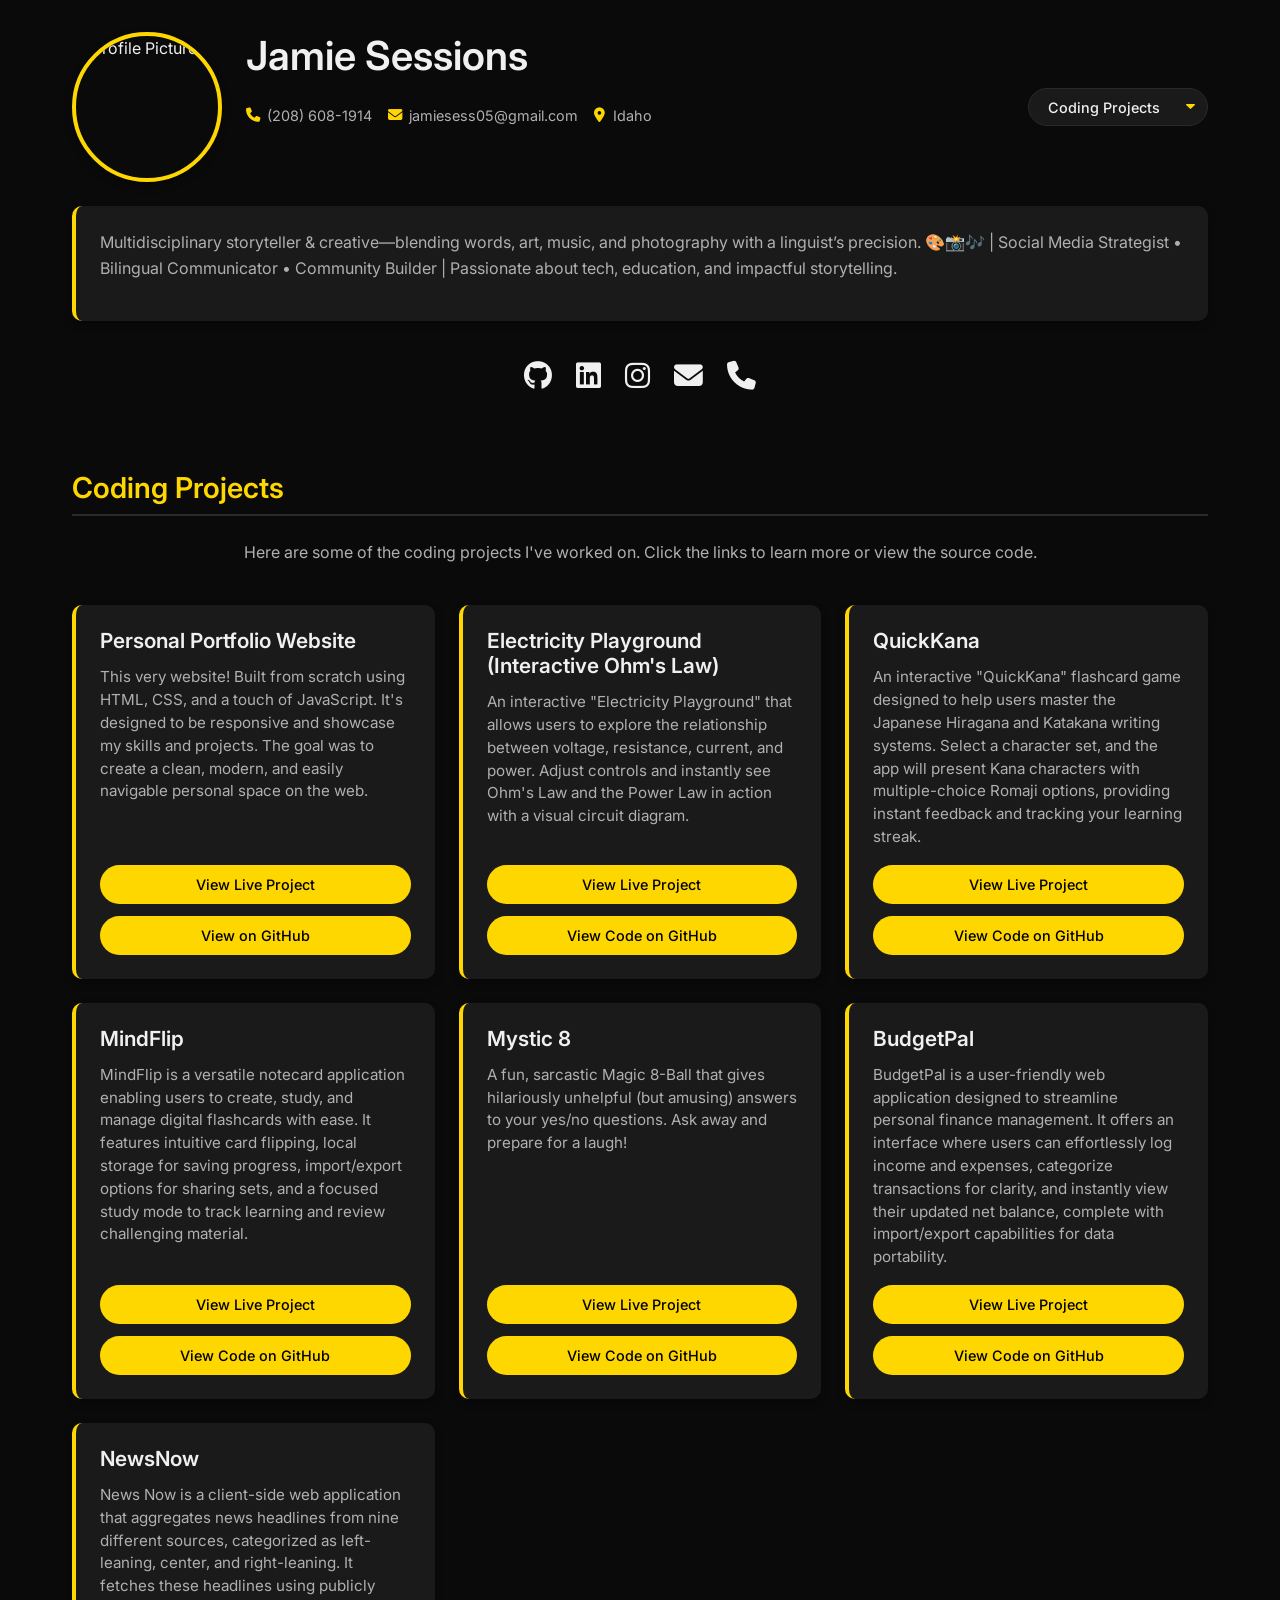
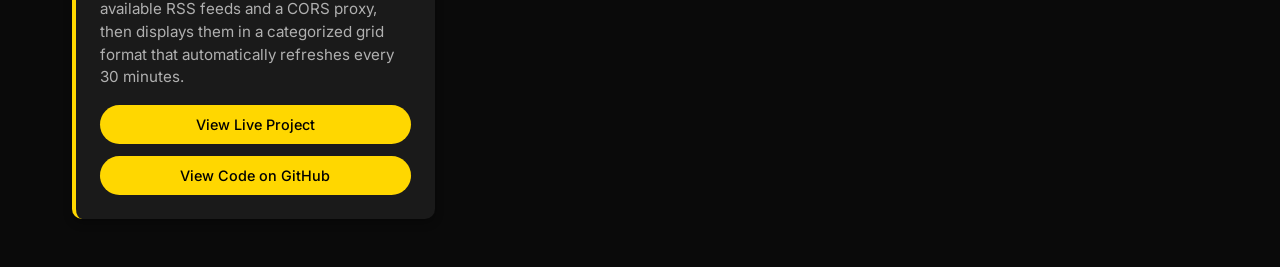
==== coding.html @ c8e6dce5 "Update coding.html" ====
<!DOCTYPE html>
<html lang="en">
<head>
    <meta charset="UTF-8">
    <meta name="viewport" content="width=device-width, initial-scale=1.0">
    <title>Jamie Sessions - Coding Projects</title>
    <link rel="stylesheet" href="styles.css">
    <link rel="stylesheet" href="https://cdnjs.cloudflare.com/ajax/libs/font-awesome/6.4.0/css/all.min.css">
    <link href="https://fonts.googleapis.com/css2?family=Inter:wght@300;400;500;600;700&display=swap" rel="stylesheet">
</head>
<body>
    <div class="container">
        <div class="intro">
            <header>
                <img src="https://avatars.githubusercontent.com/u/116468724?v=4" alt="Profile Picture" class="avatar">
                <div class="header-text">
                    <h1>Jamie Sessions</h1>
                    <div class="contact-info">
                        <div><i class="fas fa-phone"></i> (208) 608-1914</div>
                        <div><i class="fas fa-envelope"></i> <a href="mailto:jamiesess05@gmail.com">jamiesess05@gmail.com</a></div>
                        <div><i class="fas fa-map-marker-alt"></i> Idaho</div>
                    </div>
                </div>
                <div class="dropdown-nav-container header-dropdown">
                    <label for="section-switcher" class="sr-only">Navigate to:</label>
                    <select id="section-switcher" class="modern-dropdown">
                        <option value="index.html">Home</option>
                        <option value="resume.html">Resume</option>
                        <option value="photography.html">Photography</option>
                        <option value="coding.html" selected>Coding Projects</option>
                    </select>
                </div>
            </header>
            
            <section class="bio">
                <p>Multidisciplinary storyteller & creative—blending words, art, music, and photography with a linguist’s precision. 🎨📸🎶 | Social Media Strategist • Bilingual Communicator • Community Builder | Passionate about tech, education, and impactful storytelling.</p>
            </section>
            
            <div class="social-links">
                <a href="https://github.com/aerojamie" class="social-link" target="_blank"><i class="fab fa-github"></i></a>
                <a href="https://www.linkedin.com/in/jamie-sessions-15b646281" class="social-link" target="_blank"><i class="fab fa-linkedin"></i></a>
                <a href="https://instagram.com/cijamie" class="social-link" target="_blank"><i class="fab fa-instagram"></i></a>
                <a href="mailto:jamiesess05@gmail.com" class="social-link" target="_blank"><i class="fas fa-envelope"></i></a>
                <a href="tel:2086081914" class="social-link"><i class="fas fa-phone"></i></a>
            </div>
        </div>

        <div class="page-content" id="coding-main-content">
            <h2 class="section-title">Coding Projects</h2>
            <p class="text-center mb-3">Here are some of the coding projects I've worked on. Click the links to learn more or view the source code.</p>
            
            <div class="projects-grid">
                <div class="project-item">
                    <h3>Personal Portfolio Website</h3>
                    <p class="project-description">
                        This very website! Built from scratch using HTML, CSS, and a touch of JavaScript. It's designed to be responsive and showcase my skills and projects. The goal was to create a clean, modern, and easily navigable personal space on the web.
                    </p>
                    <div class="project-links">
                        <a href="https://aerojamie.github.io" class="project-link" target="_blank">View Live Project</a>
                        <a href="https://github.com/aerojamie/aerojamie.github.io" class="project-link" target="_blank">View on GitHub</a>
                        </div>
                </div>

                <div class="project-item">
                    <h3>Electricity Playground (Interactive Ohm's Law)</h3>
                    <p class="project-description">
                        An interactive "Electricity Playground" that allows users to explore the relationship between voltage, resistance, current, and power. Adjust controls and instantly see Ohm's Law and the Power Law in action with a visual circuit diagram.
                    </p>
                    <div class="project-links">
                        <a href="https://aerojamie.github.io/Coding%20Projects/InteractiveOhmLaw.html" class="project-link" target="_blank">View Live Project</a>
                        <a href="https://github.com/aerojamie/aerojamie.github.io/blob/main/Coding%20Projects/InteractiveOhmLaw.html" class="project-link" target="_blank">View Code on GitHub</a>
                    </div>
                </div>

                <div class="project-item">
                    <h3>QuickKana</h3>
                    <p class="project-description">
                        An interactive "QuickKana" flashcard game designed to help users master the Japanese Hiragana and Katakana writing systems. Select a character set, and the app will present Kana characters with multiple-choice Romaji options, providing instant feedback and tracking your learning streak.
                    </p>
                    <div class="project-links">
                        <a href="https://aerojamie.github.io/Coding%20Projects/QuickKana.html" class="project-link" target="_blank">View Live Project</a>
                        <a href="https://github.com/aerojamie/aerojamie.github.io/blob/main/Coding%20Projects/QuickKana.html" class="project-link" target="_blank">View Code on GitHub</a>
                    </div>
                </div>

                <div class="project-item">
                    <h3>MindFlip</h3>
                    <p class="project-description">
                        MindFlip is a versatile notecard application enabling users to create, study, and manage digital flashcards with ease. It features intuitive card flipping, local storage for saving progress, import/export options for sharing sets, and a focused study mode to track learning and review challenging material.
                    </p>
                    <div class="project-links">
                        <a href="https://aerojamie.github.io/Coding%20Projects/MindFlip.html" class="project-link" target="_blank">View Live Project</a>
                        <a href="https://github.com/aerojamie/aerojamie.github.io/blob/main/Coding%20Projects/MindFlip.html" class="project-link" target="_blank">View Code on GitHub</a>
                    </div>
                </div>

                <div class="project-item">
                    <h3>Mystic 8</h3>
                    <p class="project-description">
                        A fun, sarcastic Magic 8-Ball that gives hilariously unhelpful (but amusing) answers to your yes/no questions. Ask away and prepare for a laugh!
                    </p>
                    <div class="project-links">
                        <a href="https://aerojamie.github.io/Coding%20Projects/Mystic8.html" class="project-link" target="_blank">View Live Project</a>
                        <a href="https://github.com/aerojamie/aerojamie.github.io/blob/main/Coding%20Projects/Mystic8.html" class="project-link" target="_blank">View Code on GitHub</a>
                    </div>
                </div>

                <div class="project-item">
                    <h3>BudgetPal</h3>
                    <p class="project-description">
                        BudgetPal is a user-friendly web application designed to streamline personal finance management. It offers an interface where users can effortlessly log income and expenses, categorize transactions for clarity, and instantly view their updated net balance, complete with import/export capabilities for data portability.
                    </p>
                    <div class="project-links">
                        <a href="https://aerojamie.github.io/Coding%20Projects/BudgetPal.html" class="project-link" target="_blank">View Live Project</a>
                        <a href="https://github.com/aerojamie/aerojamie.github.io/blob/main/Coding%20Projects/BudgetPal.html" class="project-link" target="_blank">View Code on GitHub</a>
                    </div>
                </div>

                <div class="project-item">
                    <h3>NewsNow</h3>
                    <p class="project-description">
                        News Now is a client-side web application that aggregates news headlines from nine different sources, categorized as left-leaning, center, and right-leaning. It fetches these headlines using publicly available RSS feeds and a CORS proxy, then displays them in a categorized grid format that automatically refreshes every 30 minutes.
                    </p>
                    <div class="project-links">
                        <a href="https://aerojamie.github.io/Coding%20Projects/NewsNow.html" class="project-link" target="_blank">View Live Project</a>
                        <a href="https://github.com/aerojamie/aerojamie.github.io/blob/main/Coding%20Projects/NewsNow.html" class="project-link" target="_blank">View Code on GitHub</a>
                    </div>
                </div>
                
            </div>
        </div>
    </div> 
    <script src="script.js"></script>
</body>
</html>
---- styles.css ----
/* ===== GOOGLE FONTS ===== */
@import url('https://fonts.googleapis.com/css2?family=Inter:wght@300;400;500;600;700&display=swap');

/* ===== VARIABLES ===== */
:root {
    /* Color Palette */
    --primary: #0A0A0A;         /* Main background - Sleek very dark gray */
    --secondary: #1A1A1A;       /* Cards, sections - Dark gray */
    --accent: #FFD700;          /* Primary accent - Nice Gold/Yellow */
    --accent-rgb: 255, 215, 0;  /* Accent color in RGB for rgba() usage */
    --accent-hover: #E6C200;    /* Accent hover state - Darker Gold/Yellow */
    --text: #F0F0F0;            /* Primary text - Light gray/Soft white */
    --text-light: #B0B0B0;      /* Secondary text - Medium light gray */
    --text-on-accent: #000000;  /* Text color for on-accent backgrounds - Black for contrast */
    --border: #2A2A2A;          /* Borders, dividers - Subtle dark gray */
    
    /* Shadows */
    --card-shadow: 0 4px 8px rgba(0, 0, 0, 0.3);      /* Subtle shadow for depth */
    --button-shadow: 0 3px 6px rgba(0, 0, 0, 0.25);   /* Shadow for buttons */
    --button-hover-shadow: 0 5px 10px rgba(0, 0, 0, 0.35); /* Shadow for hovered buttons */
    
    /* Spacing */
    --section-spacing: 3rem;
    --element-spacing: 1.5rem;
}

/* ===== BASE STYLES ===== */
* {
    box-sizing: border-box;
    margin: 0;
    padding: 0;
}

html {
    scroll-behavior: smooth;
}

body {
    font-family: 'Inter', sans-serif;
    font-weight: 400;
    font-size: 1rem;
    line-height: 1.6;
    color: var(--text);
    background-color: var(--primary);
    -webkit-font-smoothing: antialiased;
    -moz-osx-font-smoothing: grayscale;
}

/* ===== TYPOGRAPHY ===== */
h1, h2, h3, h4, h5, h6 {
    font-family: 'Inter', sans-serif;
    font-weight: 600;
    line-height: 1.2;
    margin-bottom: 1rem;
    color: var(--text);
}

h1 {
    font-size: 2.5rem;
    margin-bottom: 1.5rem;
}

h2 { /* Default h2 styling */
    font-size: 1.8rem;
    margin-top: var(--section-spacing); 
}

h3 {
    font-size: 1.4rem;
}

p {
    margin-bottom: 1rem;
    color: var(--text-light);
}

a {
    color: var(--accent);
    text-decoration: none;
    transition: color 0.3s ease;
}

a:hover {
    color: var(--accent-hover);
}

/* ===== LAYOUT ===== */
.container {
    width: 100%;
    max-width: 1200px;
    margin: 0 auto;
    padding: 2rem;
}

/* ===== SHARED COMPONENTS (Header, Intro, Bio, Social) ===== */
.intro {
    /* Container for header, bio, social links if needed */
    margin-bottom: var(--section-spacing); /* Add space after the whole intro block */
}

header { /* Used within .intro - MODIFIED FOR DROPDOWN PLACEMENT */
    display: flex;
    align-items: flex-start; /* Align items to the top */
    gap: 1.5rem; /* Adjusted gap */
    margin-bottom: var(--element-spacing);
    flex-wrap: wrap; 
}

.avatar {
    width: 150px;
    height: 150px;
    border-radius: 50%;
    object-fit: cover;
    border: 4px solid var(--accent);
    box-shadow: var(--card-shadow);
    transition: transform 0.3s ease;
    flex-shrink: 0; /* Prevent avatar from shrinking if space is tight */
}

.avatar:hover {
    transform: scale(1.05);
}

.header-text { /* MODIFIED */
    flex-grow: 1; /* Allows text to take available space, pushing dropdown right */
    min-width: 250px;
}

.contact-info {
    display: flex;
    flex-wrap: wrap;
    gap: 1rem; /* Spacing between contact items */
    row-gap: 0.5rem; /* Spacing for wrapped items */
    color: var(--text-light);
    margin: 0.5rem 0;
    font-size: 0.9rem; /* Slightly smaller contact info */
}
.contact-info div {
    display: flex;
    align-items: center;
}
.contact-info i {
    margin-right: 0.5em;
    color: var(--accent); /* Make icons yellow */
}
.contact-info a {
    color: var(--text-light);
    transition: color 0.3s ease;
}
.contact-info a:hover {
    color: var(--accent);
}

.bio { /* Used within .intro */
    background-color: var(--secondary);
    padding: 1.5rem;
    border-radius: 10px;
    margin-top: var(--element-spacing); /* Ensure space if header wraps*/
    margin-bottom: var(--element-spacing);
    border-left: 4px solid var(--accent);
    box-shadow: var(--card-shadow);
}

.social-links { /* Used within .intro */
    display: flex;
    gap: 1.5rem;
    margin: 2rem 0 0 0; /* Margin top, remove bottom if .intro has margin-bottom */
    flex-wrap: wrap;
    justify-content: center;
}

.social-link {
    color: var(--text);
    font-size: 1.8rem;
    transition: all 0.3s ease;
}

.social-link:hover {
    color: var(--accent);
    transform: scale(1.2);
}

/* ===== DROPDOWN NAVIGATION (Positioned in Header) ===== */
.dropdown-nav-container.header-dropdown {
    margin: 0; /* Reset margin */
    padding: 0; /* Reset padding */
    border-bottom: none; /* Remove separator line */
    margin-left: auto; /* Pushes the dropdown to the right of other flex items */
    align-self: center; /* Vertically align dropdown with header text content */
    flex-shrink: 0; /* Prevent dropdown from shrinking */
}

.modern-dropdown {
    background-color: var(--secondary);
    color: var(--text);
    border: 1px solid var(--border);
    padding: 0.6rem 1.2rem;
    border-radius: 20px; 
    font-family: 'Inter', sans-serif;
    font-weight: 500;
    font-size: 0.9rem; /* Slightly smaller for header context */
    cursor: pointer;
    -webkit-appearance: none;
    -moz-appearance: none;
    appearance: none;
    background-image: url('data:image/svg+xml;charset=US-ASCII,%3Csvg%20xmlns%3D%22http%3A%2F%2Fwww.w3.org%2F2000%2Fsvg%22%20width%3D%22292.4%22%20height%3D%22292.4%22%3E%3Cpath%20fill%3D%22%23FFD700%22%20d%3D%22M287%2069.4a17.6%2017.6%0A%200%200%200-13-5.4H18.4c-5%200-9.3%201.8-12.9%205.4A17.6%2017.6%200%200%200%200%2082.2c0%205%201.8%209.3%205.4%2012.9l128%20127.9c3.6%203.6%207.8%205.4%2012.8%205.4s9.2-1.8%2012.8-5.4L287%2095c3.5-3.5%205.4-7.8%205.4-12.8%200-5-1.9-9.2-5.5-12.8z%22%2F%3E%3C%2Fsvg%3E');
    background-repeat: no-repeat;
    background-position: right 0.75rem center;
    background-size: 0.65em;
    padding-right: 2.5rem; /* Make space for the arrow */
    width: 180px; /* Adjust width as needed, or use min-width: auto */
    transition: border-color 0.3s ease, box-shadow 0.3s ease;
}

.modern-dropdown:hover {
    border-color: var(--accent);
    box-shadow: 0 0 8px rgba(var(--accent-rgb), 0.3); /* Subtle yellow glow */
}

.modern-dropdown:focus {
    outline: none;
    border-color: var(--accent);
    box-shadow: 0 0 8px rgba(var(--accent-rgb), 0.5); /* Stronger yellow glow */
}

/* For accessibility: a visually hidden label */
.sr-only {
    position: absolute;
    width: 1px;
    height: 1px;
    padding: 0;
    margin: -1px;
    overflow: hidden;
    clip: rect(0, 0, 0, 0);
    white-space: nowrap;
    border: 0;
}

/* ===== PAGE-SPECIFIC CONTENT WRAPPER ===== */
.page-content {
    padding-top: 1.5rem; /* Space below the intro/header block */
}

/* Section Titles */
.section-title {
    color: var(--accent);
    border-bottom: 2px solid var(--border);
    padding-bottom: 0.5rem;
    margin-bottom: 1.5rem; 
}
.page-content > .section-title:first-child,
.page-content > section:first-of-type > .section-title:first-child, /* if content is in <section> tags */
.page-content > div:first-of-type > .section-title:first-child { /* if content is in <div> tags like two-column */
    margin-top: 0; 
}


/* ===== RESUME COMPONENTS (Skills, Experience, Education, etc.) ===== */
.skills {
    display: flex;
    flex-wrap: wrap;
    gap: 0.8rem;
    margin: 1.5rem 0;
}

.skill {
    background-color: var(--secondary);
    padding: 0.6rem 1.2rem;
    border-radius: 20px;
    font-size: 0.9rem;
    box-shadow: var(--card-shadow);
    transition: all 0.3s ease;
    color: var(--text-light);
}

.skill:hover {
    background-color: var(--accent);
    color: var(--text-on-accent);
    transform: translateY(-2px);
}

.experience-item,
.education-item,
.certificate-item {
    background-color: var(--secondary);
    padding: 1.5rem;
    border-radius: 10px;
    margin-bottom: var(--element-spacing);
    box-shadow: var(--card-shadow);
    transition: transform 0.3s ease, box-shadow 0.3s ease;
}

.experience-item:hover,
.education-item:hover,
.certificate-item:hover {
    transform: translateY(-5px);
    box-shadow: 0 6px 12px rgba(0,0,0,0.35), 0 0 15px rgba(var(--accent-rgb), 0.05);
}

.item-header {
    display: flex;
    justify-content: space-between;
    margin-bottom: 0.5rem;
    flex-wrap: wrap;
    gap: 0.5rem;
}

.item-title {
    font-weight: 600;
    color: var(--text);
}

.item-date {
    color: var(--text-light);
    font-size: 0.9rem;
}

.item-subtitle {
    color: var(--text-light);
    margin-bottom: 0.5rem;
}

.item-description {
    color: var(--text-light);
}
.item-description ul {
    list-style-position: outside;
    padding-left: 1.2rem;
}
.item-description ul li {
    margin-bottom: 0.5rem;
}

.two-column {
    display: grid;
    grid-template-columns: 1fr 1fr;
    gap: 2rem;
    margin-top: var(--section-spacing);
    margin-bottom: var(--section-spacing);
}
.two-column > div > .section-title:first-child {
    margin-top: 0;
}


/* ===== PHOTOGRAPHY SECTION STYLING ===== */
.photography-gallery {
    display: grid;
    grid-template-columns: repeat(auto-fill, minmax(280px, 1fr));
    gap: 1.5rem;
    padding: 1rem 0;
}

.photo-item {
    background-color: var(--secondary);
    border-radius: 8px;
    overflow: hidden;
    box-shadow: var(--card-shadow);
    transition: transform 0.3s ease, box-shadow 0.3s ease;
}

.photo-item:hover {
    transform: translateY(-5px) scale(1.03);
    box-shadow: 0 8px 16px rgba(0,0,0,0.3), 0 0 15px rgba(var(--accent-rgb),0.1);
}

.photo-item img {
    display: block;
    width: 100%;
    height: 400px;
    object-fit: cover;
    border-bottom: 3px solid var(--accent);
}

/* ===== CODING PROJECTS SECTION STYLING ===== */
.projects-grid {
    display: grid;
    grid-template-columns: repeat(auto-fill, minmax(300px, 1fr));
    gap: 1.5rem;
    padding: 1rem 0;
}

.project-item {
    background-color: var(--secondary);
    padding: 1.5rem;
    border-radius: 10px;
    box-shadow: var(--card-shadow);
    display: flex;
    flex-direction: column;
    transition: transform 0.3s ease, box-shadow 0.3s ease;
    border-left: 4px solid var(--accent);
}

.project-item:hover {
    transform: translateY(-5px);
    box-shadow: 0 8px 16px rgba(0,0,0,0.3), 0 0 15px rgba(var(--accent-rgb),0.1);
}

.project-thumbnail {
    width: 100%;
    height: 180px;
    object-fit: cover;
    border-radius: 6px;
    margin-bottom: 1rem;
}

.project-item h3 {
    color: var(--text);
    margin-top: 0;
    margin-bottom: 0.75rem;
    font-size: 1.3rem;
}

.project-description {
    color: var(--text-light);
    font-size: 0.95rem;
    line-height: 1.5;
    flex-grow: 1;
    margin-bottom: 1rem;
}

.project-links {
    margin-top: auto;
    display: flex;
    flex-direction: column;
    gap: 0.75rem;
    flex-wrap: wrap;
}

.project-link {
    display: inline-block;
    background-color: var(--accent);
    color: var(--text-on-accent);
    padding: 0.5rem 1rem;
    border-radius: 20px;
    font-size: 0.9rem;
    font-weight: 500;
    text-align: center;
    transition: background-color 0.3s ease, transform 0.2s ease;
}

.project-link:hover {
    background-color: var(--accent-hover);
    color: var(--text-on-accent);
    transform: scale(1.05);
}

/* Optional: General Button Style */
.modern-button {
    background-color: var(--accent);
    color: var(--text-on-accent);
    border: none;
    padding: 0.8rem 1.8rem;
    border-radius: 30px;
    font-family: 'Inter', sans-serif;
    font-weight: 500;
    font-size: 1rem;
    cursor: pointer;
    transition: all 0.3s ease;
    display: inline-block;
    margin: 1rem 0;
    box-shadow: var(--button-shadow);
}

.modern-button:hover {
    background-color: var(--accent-hover);
    transform: translateY(-2px);
    box-shadow: var(--button-hover-shadow), 0 0 10px rgba(var(--accent-rgb), 0.2);
}


/* ===== RESPONSIVE DESIGN ===== */
@media (max-width: 768px) {
    .container {
        padding: 1.5rem;
    }
    
    header { /* Within .intro */
        flex-direction: column; /* Stack avatar, text, and dropdown */
        align-items: center; /* Center items when stacked */
    }
    
    .header-text {
        text-align: center; /* Center h1 and contact info */
    }
    .contact-info {
        justify-content: center; /* Center contact items */
    }

    .dropdown-nav-container.header-dropdown {
        margin-left: 0; /* Reset margin for stacking */
        margin-top: 1.5rem; /* Space above dropdown when stacked */
        width: 100%; /* Allow container to be full width */
        display: flex;
        justify-content: center; /* Center the select element within this container */
    }
    .modern-dropdown {
        width: 90%; /* Or a specific max-width */
        max-width: 320px; /* Max width for dropdown on smaller screens */
    }

    .two-column {
        grid-template-columns: 1fr;
    }
    
    .item-header {
        flex-direction: column;
        align-items: flex-start;
    }
    .item-header .item-date {
         align-self: flex-start;
         margin-top: 0.3rem;
    }
}

@media (max-width: 480px) {
    h1 {
        font-size: 2rem; /* Slightly smaller h1 on very small screens */
    }
    .modern-dropdown { /* Further refinement if needed */
        font-size: 0.85rem;
        padding: 0.5rem 1rem;
        padding-right: 2.2rem; /* Adjust for arrow */
        width: 100%;
        max-width: 280px;
    }

    .projects-grid, .photography-gallery {
        grid-template-columns: 1fr;
    }

    .social-links {
        gap: 1rem; /* Slightly reduce gap for social links */
    }
    .social-link {
        font-size: 1.6rem; /* Slightly smaller social icons */
    }
}

/* ===== UTILITIES ===== */
.text-center {
    text-align: center;
}

.mt-1 { margin-top: 0.5rem; }
.mt-2 { margin-top: 1rem; }
.mt-3 { margin-top: 1.5rem; }
.mt-4 { margin-top: 2rem; }

.mb-1 { margin-bottom: 0.5rem; }
.mb-2 { margin-bottom: 1rem; }
.mb-3 { margin-bottom: 1.5rem; }
.mb-4 { margin-bottom: 2rem; }
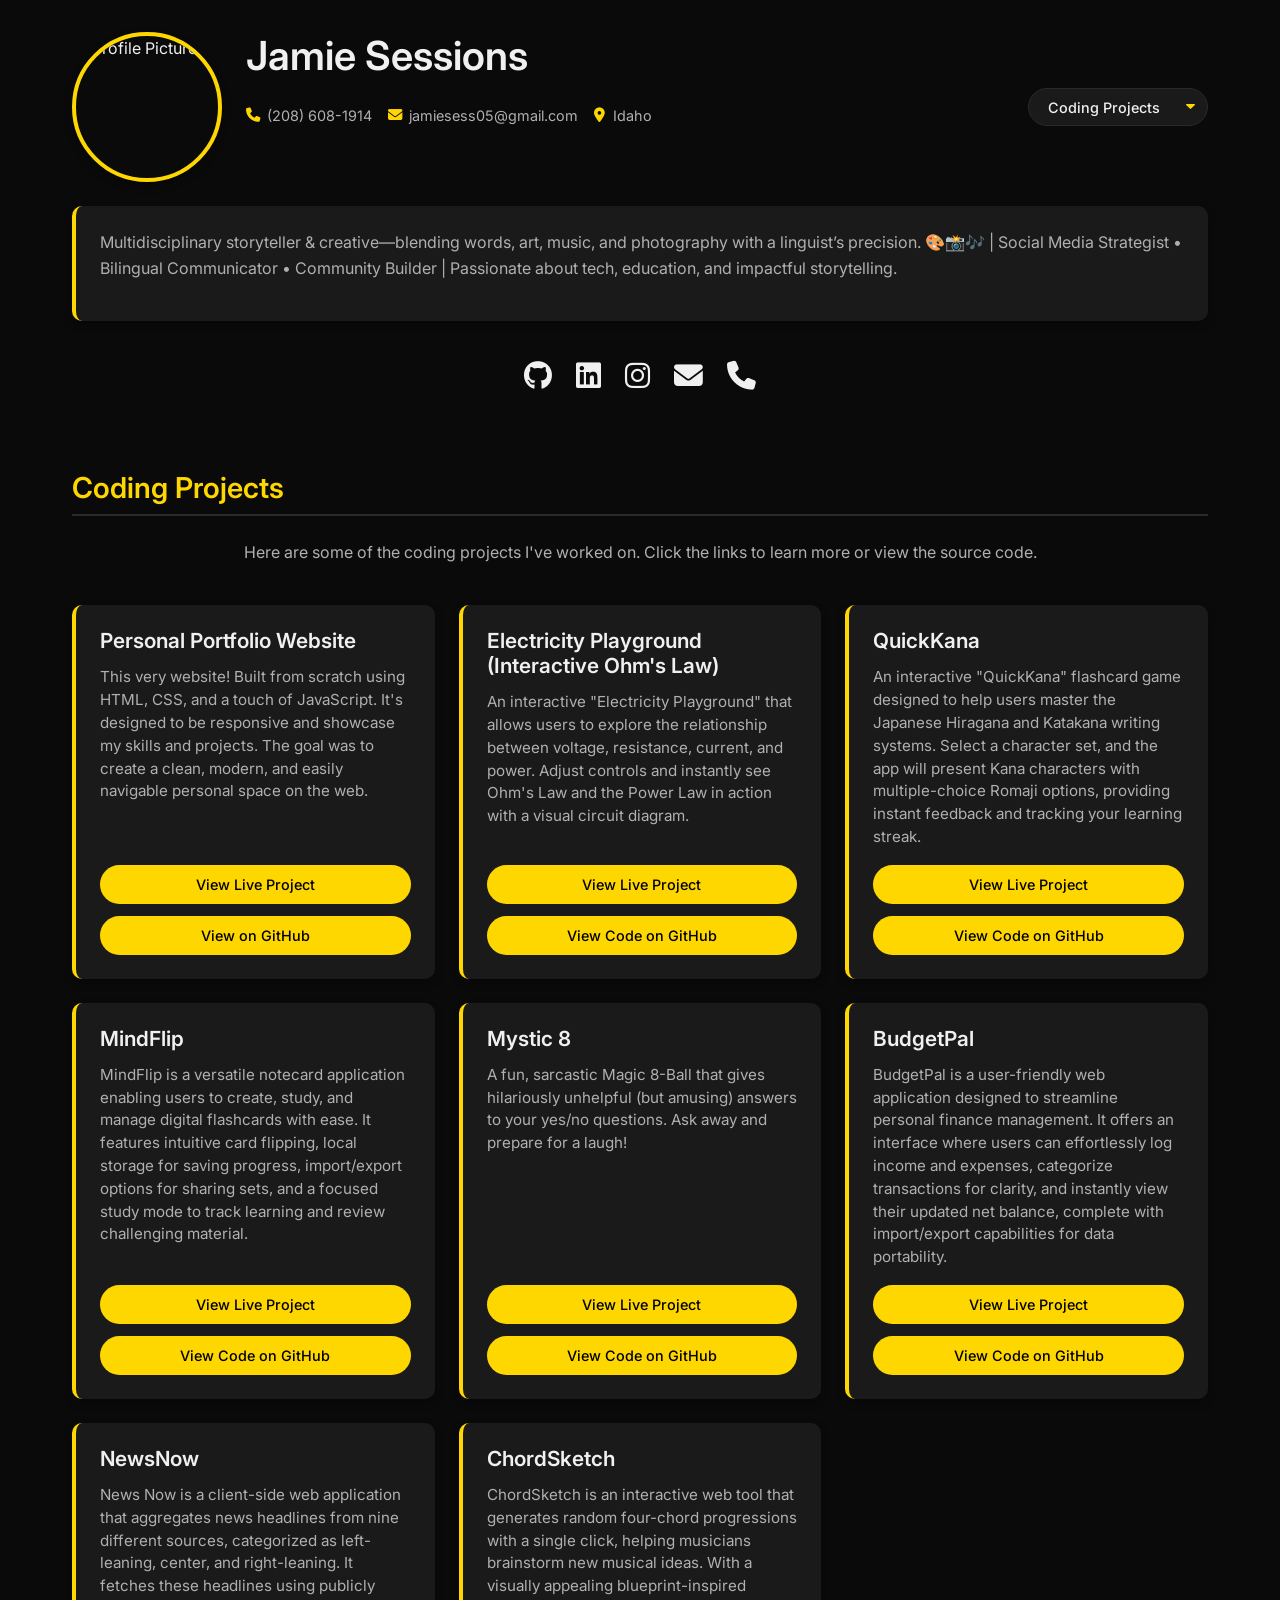
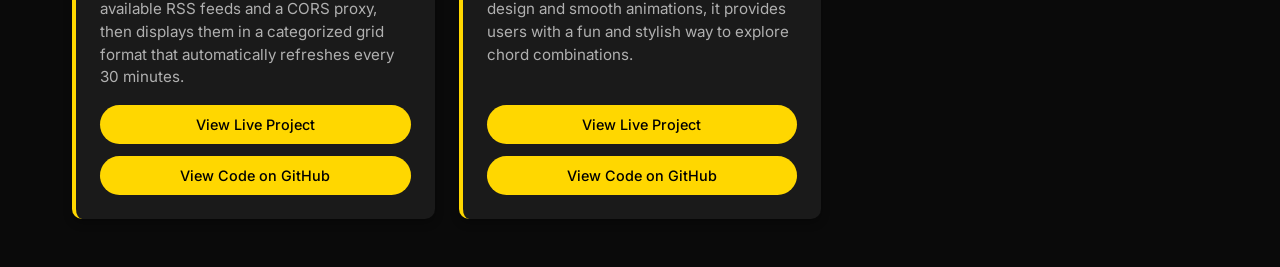
==== commit dc243e6d: "Update coding.html" ====
--- a/coding.html
+++ b/coding.html
@@ -126,6 +126,17 @@
                         <a href="https://github.com/aerojamie/aerojamie.github.io/blob/main/Coding%20Projects/NewsNow.html" class="project-link" target="_blank">View Code on GitHub</a>
                     </div>
                 </div>
+
+                <div class="project-item">
+                    <h3>ChordSketch</h3>
+                    <p class="project-description">
+                        ChordSketch is an interactive web tool that generates random four-chord progressions with a single click, helping musicians brainstorm new musical ideas. With a visually appealing blueprint-inspired design and smooth animations, it provides users with a fun and stylish way to explore chord combinations.
+                    </p>
+                    <div class="project-links">
+                        <a href="https://aerojamie.github.io/Coding%20Projects/ChordSketch.html" class="project-link" target="_blank">View Live Project</a>
+                        <a href="https://github.com/aerojamie/aerojamie.github.io/blob/main/Coding%20Projects/ChordSketch.html" class="project-link" target="_blank">View Code on GitHub</a>
+                    </div>
+                </div>
                 
             </div>
         </div>
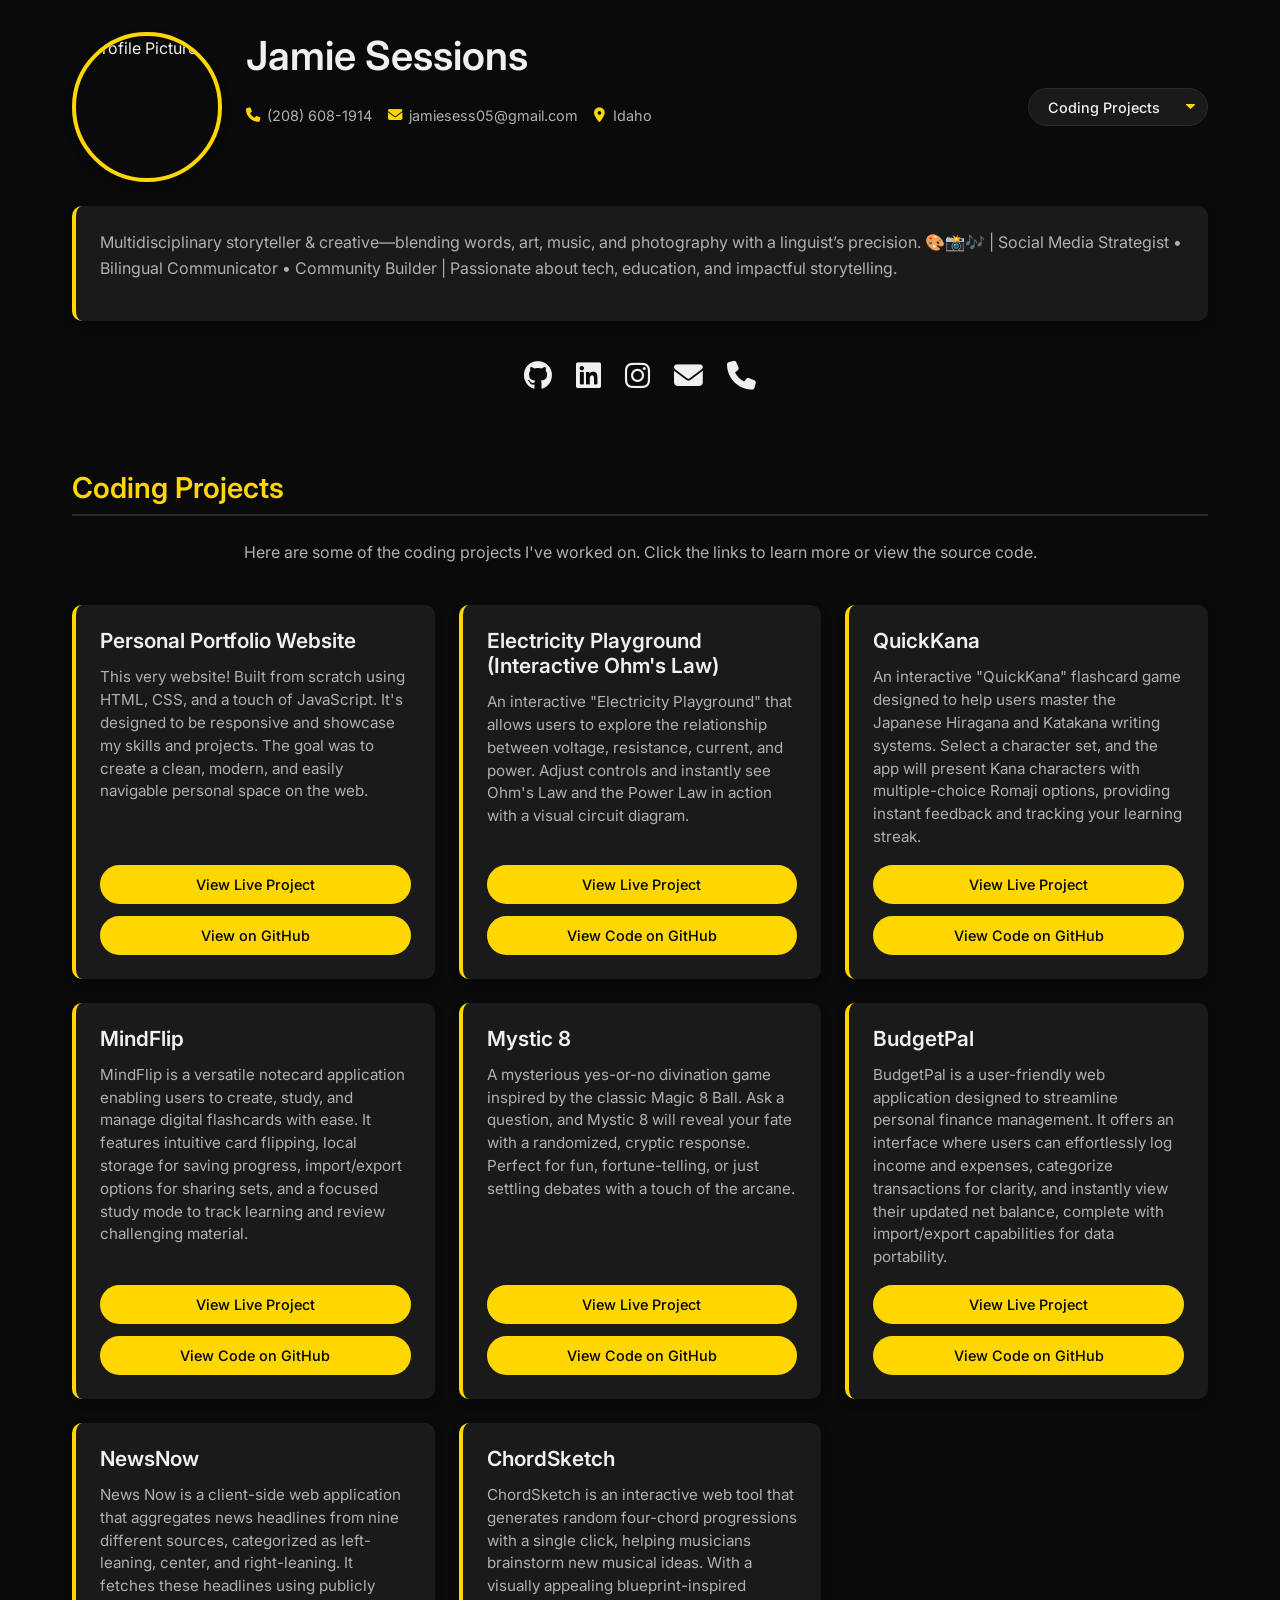
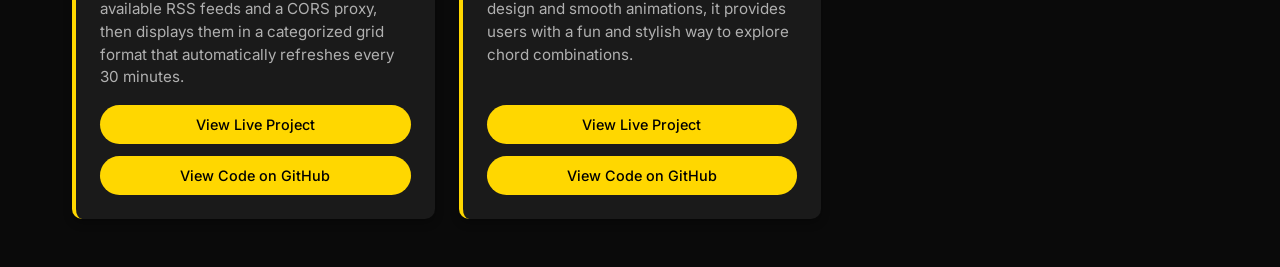
==== commit e5d23d0a: "Update coding.html" ====
--- a/coding.html
+++ b/coding.html
@@ -97,7 +97,7 @@
                 <div class="project-item">
                     <h3>Mystic 8</h3>
                     <p class="project-description">
-                        A fun, sarcastic Magic 8-Ball that gives hilariously unhelpful (but amusing) answers to your yes/no questions. Ask away and prepare for a laugh!
+                        A mysterious yes-or-no divination game inspired by the classic Magic 8 Ball. Ask a question, and Mystic 8 will reveal your fate with a randomized, cryptic response. Perfect for fun, fortune-telling, or just settling debates with a touch of the arcane.
                     </p>
                     <div class="project-links">
                         <a href="https://aerojamie.github.io/Coding%20Projects/Mystic8.html" class="project-link" target="_blank">View Live Project</a>
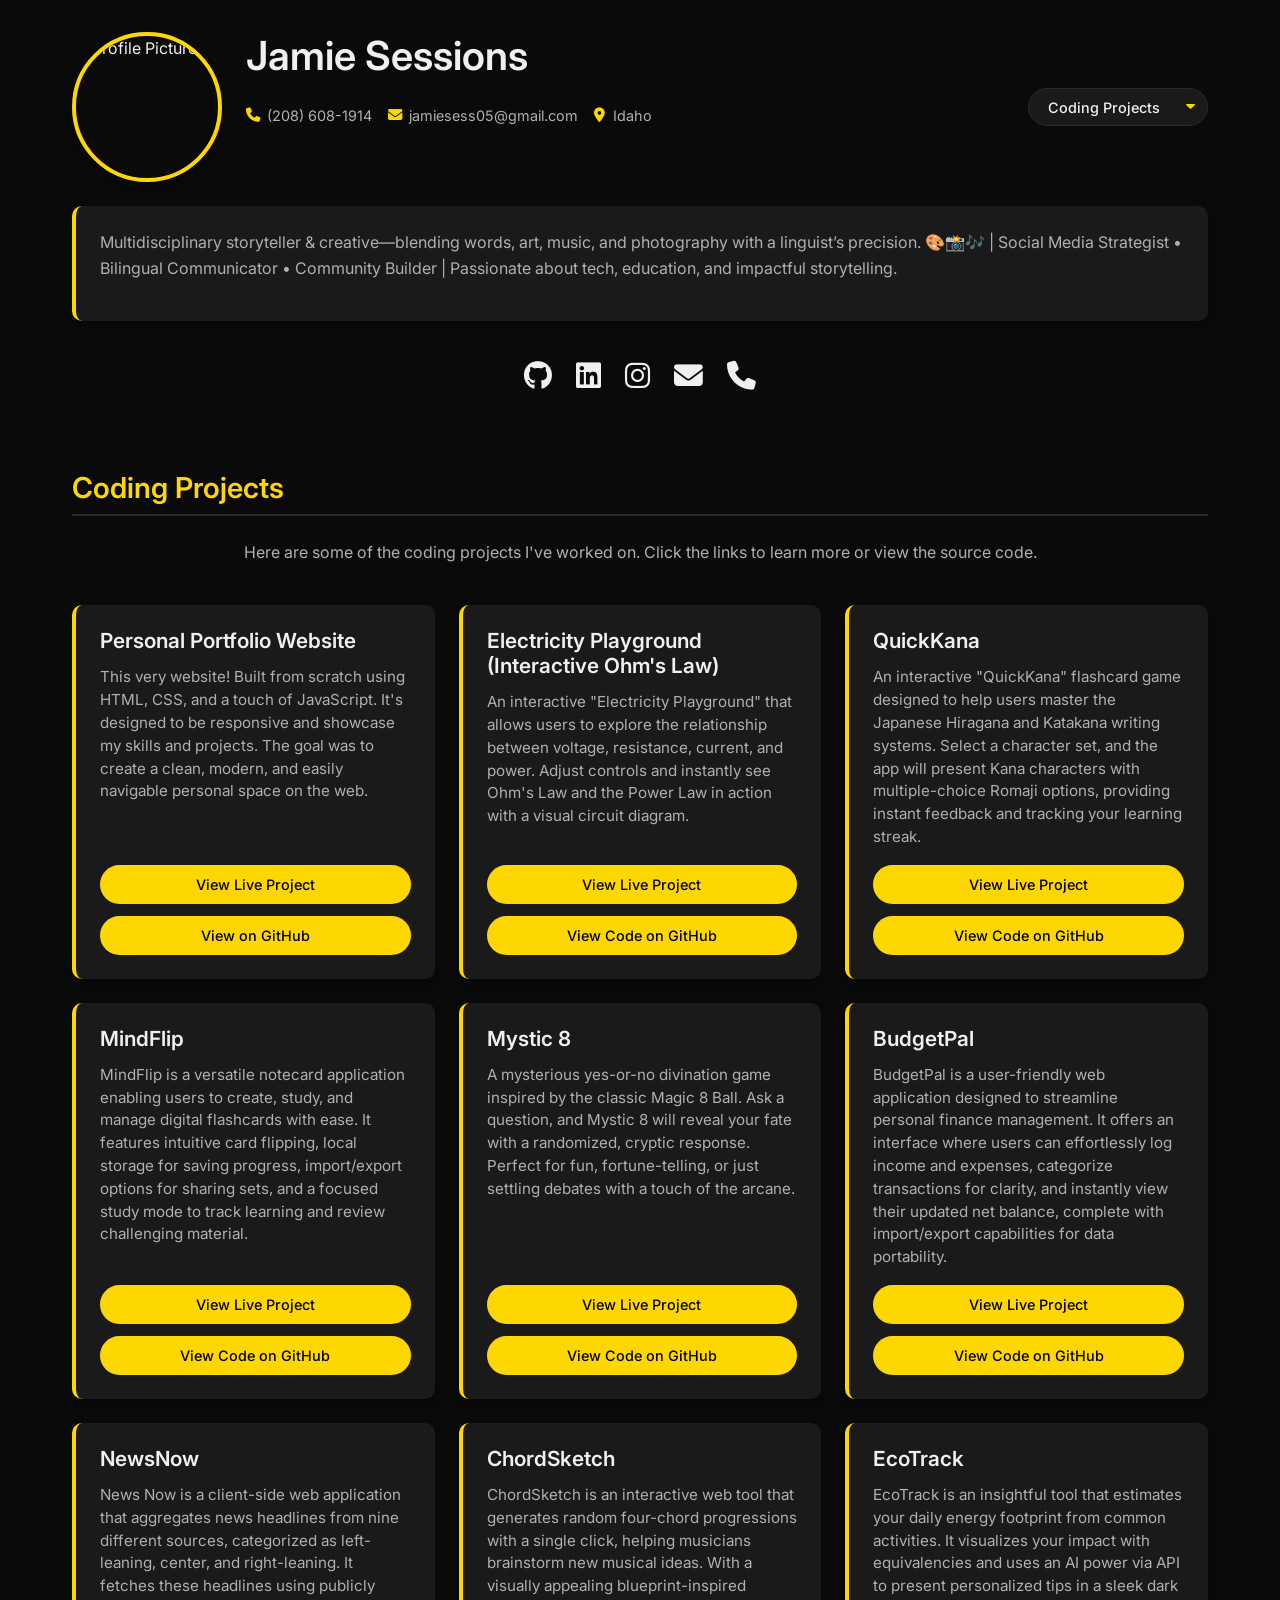
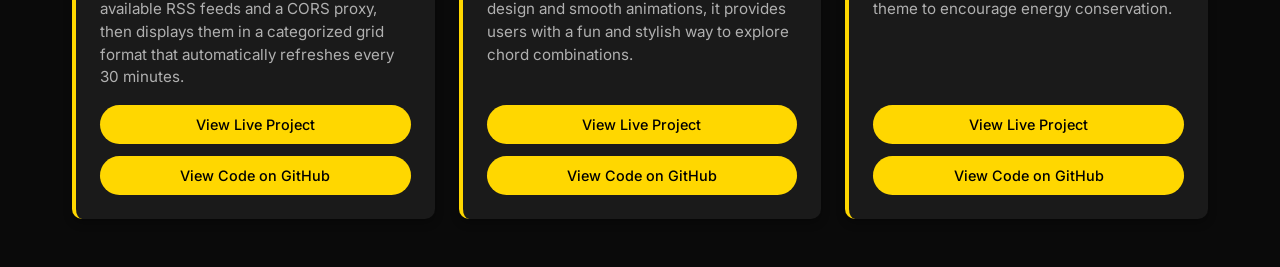
==== commit 1f0b7938: "Update coding.html" ====
--- a/coding.html
+++ b/coding.html
@@ -137,6 +137,17 @@
                         <a href="https://github.com/aerojamie/aerojamie.github.io/blob/main/Coding%20Projects/ChordSketch.html" class="project-link" target="_blank">View Code on GitHub</a>
                     </div>
                 </div>
+
+                <div class="project-item">
+                    <h3>EcoTrack</h3>
+                    <p class="project-description">
+                        EcoTrack is an insightful tool that estimates your daily energy footprint from common activities. It visualizes your impact with equivalencies and uses an AI power via API to present personalized tips in a sleek dark theme to encourage energy conservation.
+                    </p>
+                    <div class="project-links">
+                        <a href="https://aerojamie.github.io/Coding%20Projects/EcoTrack.html" class="project-link" target="_blank">View Live Project</a>
+                        <a href="https://github.com/aerojamie/aerojamie.github.io/blob/main/Coding%20Projects/EcoTrack.html" class="project-link" target="_blank">View Code on GitHub</a>
+                    </div>
+                </div>
                 
             </div>
         </div>
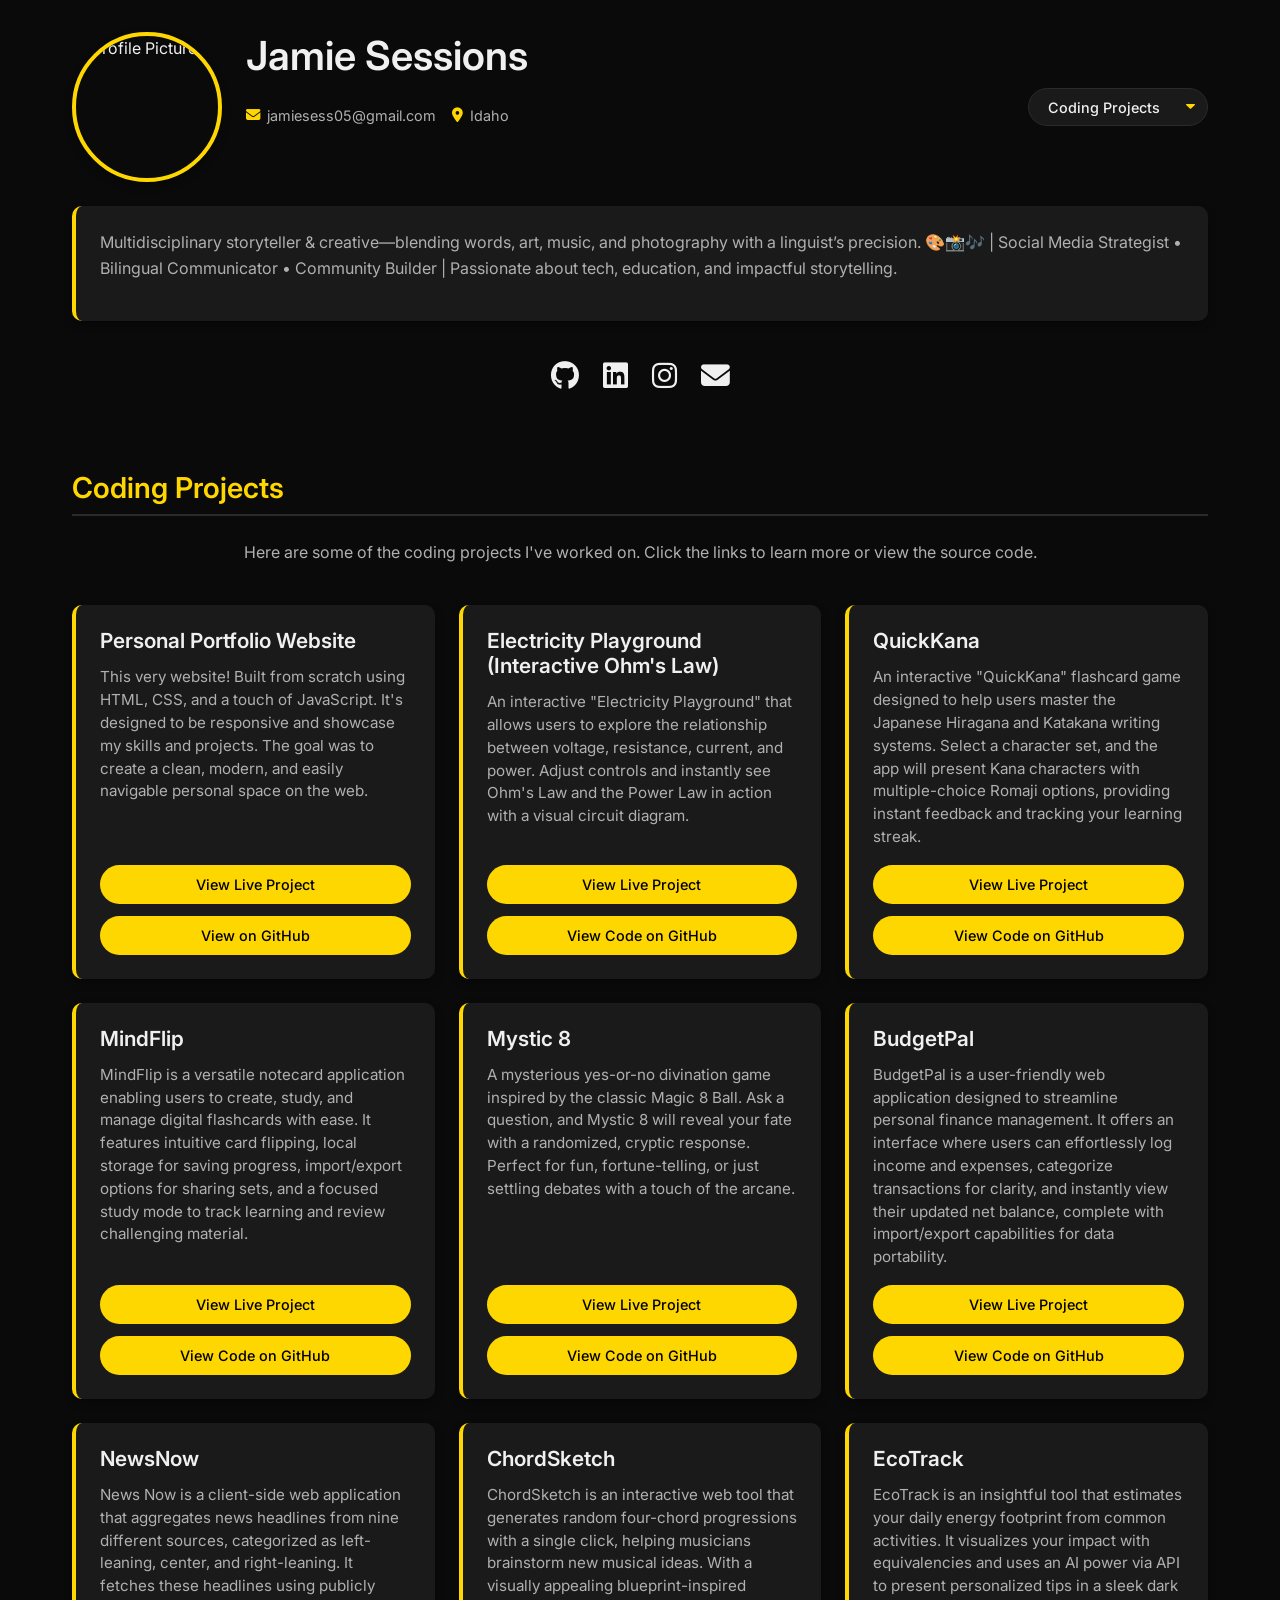
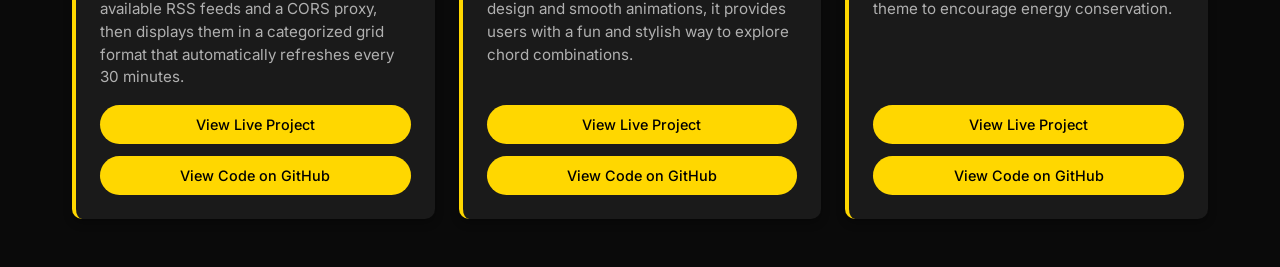
==== commit c1f028e7: "Update coding.html" ====
--- a/coding.html
+++ b/coding.html
@@ -16,7 +16,6 @@
                 <div class="header-text">
                     <h1>Jamie Sessions</h1>
                     <div class="contact-info">
-                        <div><i class="fas fa-phone"></i> (208) 608-1914</div>
                         <div><i class="fas fa-envelope"></i> <a href="mailto:jamiesess05@gmail.com">jamiesess05@gmail.com</a></div>
                         <div><i class="fas fa-map-marker-alt"></i> Idaho</div>
                     </div>
@@ -41,7 +40,6 @@
                 <a href="https://www.linkedin.com/in/jamie-sessions-15b646281" class="social-link" target="_blank"><i class="fab fa-linkedin"></i></a>
                 <a href="https://instagram.com/cijamie" class="social-link" target="_blank"><i class="fab fa-instagram"></i></a>
                 <a href="mailto:jamiesess05@gmail.com" class="social-link" target="_blank"><i class="fas fa-envelope"></i></a>
-                <a href="tel:2086081914" class="social-link"><i class="fas fa-phone"></i></a>
             </div>
         </div>
 
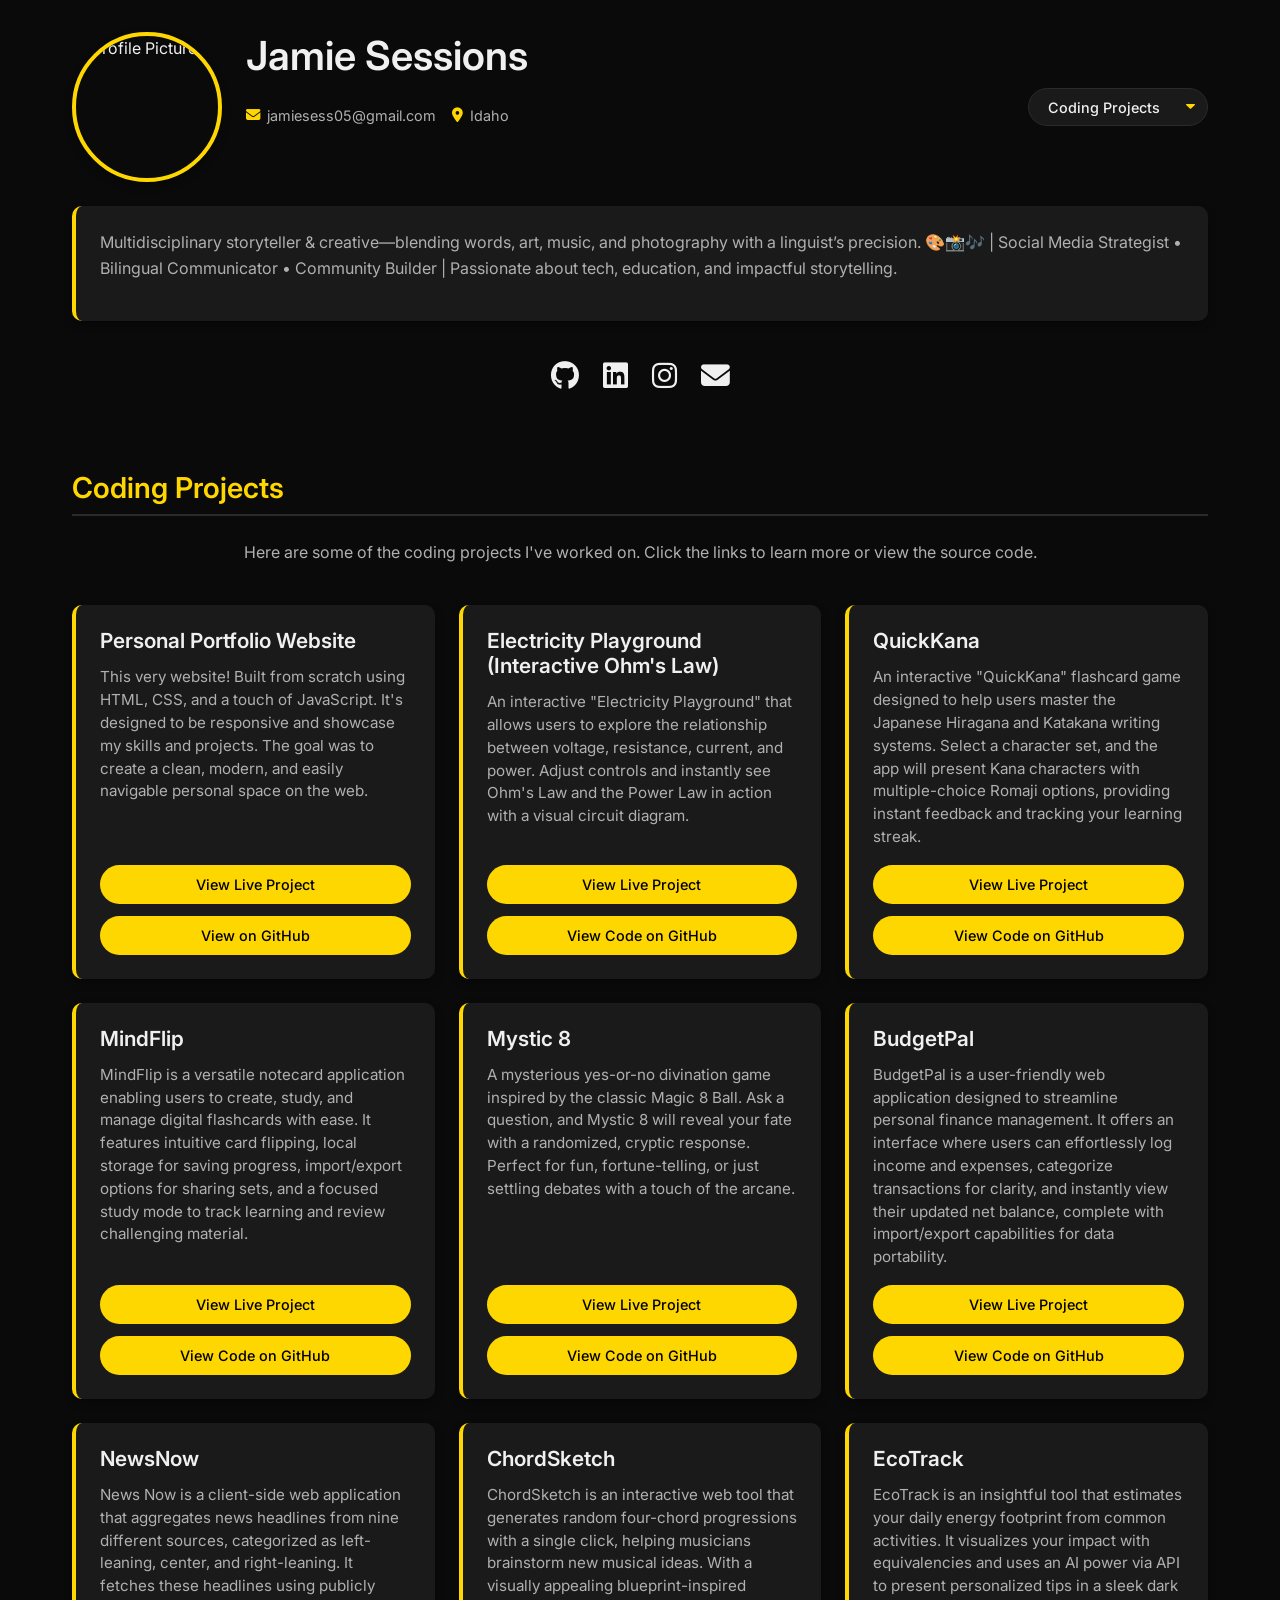
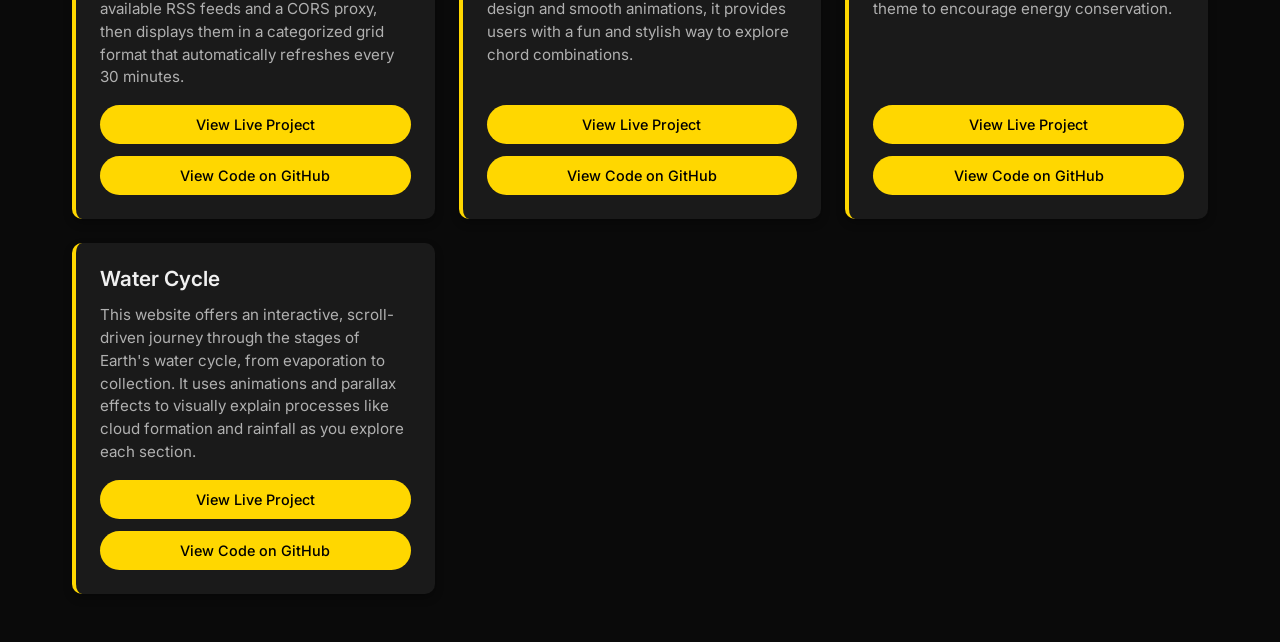
==== commit e7090aee: "Update coding.html" ====
--- a/coding.html
+++ b/coding.html
@@ -65,8 +65,8 @@
                         An interactive "Electricity Playground" that allows users to explore the relationship between voltage, resistance, current, and power. Adjust controls and instantly see Ohm's Law and the Power Law in action with a visual circuit diagram.
                     </p>
                     <div class="project-links">
-                        <a href="https://aerojamie.github.io/Coding%20Projects/InteractiveOhmLaw.html" class="project-link" target="_blank">View Live Project</a>
-                        <a href="https://github.com/aerojamie/aerojamie.github.io/blob/main/Coding%20Projects/InteractiveOhmLaw.html" class="project-link" target="_blank">View Code on GitHub</a>
+                        <a href="https://aerojamie.github.io/web/InteractiveOhmLaw.html" class="project-link" target="_blank">View Live Project</a>
+                        <a href="https://github.com/aerojamie/aerojamie.github.io/blob/main/web/InteractiveOhmLaw.html" class="project-link" target="_blank">View Code on GitHub</a>
                     </div>
                 </div>
 
@@ -76,8 +76,8 @@
                         An interactive "QuickKana" flashcard game designed to help users master the Japanese Hiragana and Katakana writing systems. Select a character set, and the app will present Kana characters with multiple-choice Romaji options, providing instant feedback and tracking your learning streak.
                     </p>
                     <div class="project-links">
-                        <a href="https://aerojamie.github.io/Coding%20Projects/QuickKana.html" class="project-link" target="_blank">View Live Project</a>
-                        <a href="https://github.com/aerojamie/aerojamie.github.io/blob/main/Coding%20Projects/QuickKana.html" class="project-link" target="_blank">View Code on GitHub</a>
+                        <a href="https://aerojamie.github.io/web/QuickKana.html" class="project-link" target="_blank">View Live Project</a>
+                        <a href="https://github.com/aerojamie/aerojamie.github.io/blob/main/web/QuickKana.html" class="project-link" target="_blank">View Code on GitHub</a>
                     </div>
                 </div>
 
@@ -87,8 +87,8 @@
                         MindFlip is a versatile notecard application enabling users to create, study, and manage digital flashcards with ease. It features intuitive card flipping, local storage for saving progress, import/export options for sharing sets, and a focused study mode to track learning and review challenging material.
                     </p>
                     <div class="project-links">
-                        <a href="https://aerojamie.github.io/Coding%20Projects/MindFlip.html" class="project-link" target="_blank">View Live Project</a>
-                        <a href="https://github.com/aerojamie/aerojamie.github.io/blob/main/Coding%20Projects/MindFlip.html" class="project-link" target="_blank">View Code on GitHub</a>
+                        <a href="https://aerojamie.github.io/web/MindFlip.html" class="project-link" target="_blank">View Live Project</a>
+                        <a href="https://github.com/aerojamie/aerojamie.github.io/blob/main/web/MindFlip.html" class="project-link" target="_blank">View Code on GitHub</a>
                     </div>
                 </div>
 
@@ -98,8 +98,8 @@
                         A mysterious yes-or-no divination game inspired by the classic Magic 8 Ball. Ask a question, and Mystic 8 will reveal your fate with a randomized, cryptic response. Perfect for fun, fortune-telling, or just settling debates with a touch of the arcane.
                     </p>
                     <div class="project-links">
-                        <a href="https://aerojamie.github.io/Coding%20Projects/Mystic8.html" class="project-link" target="_blank">View Live Project</a>
-                        <a href="https://github.com/aerojamie/aerojamie.github.io/blob/main/Coding%20Projects/Mystic8.html" class="project-link" target="_blank">View Code on GitHub</a>
+                        <a href="https://aerojamie.github.io/web/Mystic8.html" class="project-link" target="_blank">View Live Project</a>
+                        <a href="https://github.com/aerojamie/aerojamie.github.io/blob/main/web/Mystic8.html" class="project-link" target="_blank">View Code on GitHub</a>
                     </div>
                 </div>
 
@@ -109,8 +109,8 @@
                         BudgetPal is a user-friendly web application designed to streamline personal finance management. It offers an interface where users can effortlessly log income and expenses, categorize transactions for clarity, and instantly view their updated net balance, complete with import/export capabilities for data portability.
                     </p>
                     <div class="project-links">
-                        <a href="https://aerojamie.github.io/Coding%20Projects/BudgetPal.html" class="project-link" target="_blank">View Live Project</a>
-                        <a href="https://github.com/aerojamie/aerojamie.github.io/blob/main/Coding%20Projects/BudgetPal.html" class="project-link" target="_blank">View Code on GitHub</a>
+                        <a href="https://aerojamie.github.io/web/BudgetPal.html" class="project-link" target="_blank">View Live Project</a>
+                        <a href="https://github.com/aerojamie/aerojamie.github.io/blob/main/web/BudgetPal.html" class="project-link" target="_blank">View Code on GitHub</a>
                     </div>
                 </div>
 
@@ -120,8 +120,8 @@
                         News Now is a client-side web application that aggregates news headlines from nine different sources, categorized as left-leaning, center, and right-leaning. It fetches these headlines using publicly available RSS feeds and a CORS proxy, then displays them in a categorized grid format that automatically refreshes every 30 minutes.
                     </p>
                     <div class="project-links">
-                        <a href="https://aerojamie.github.io/Coding%20Projects/NewsNow.html" class="project-link" target="_blank">View Live Project</a>
-                        <a href="https://github.com/aerojamie/aerojamie.github.io/blob/main/Coding%20Projects/NewsNow.html" class="project-link" target="_blank">View Code on GitHub</a>
+                        <a href="https://aerojamie.github.io/web/NewsNow.html" class="project-link" target="_blank">View Live Project</a>
+                        <a href="https://github.com/aerojamie/aerojamie.github.io/blob/main/web/NewsNow.html" class="project-link" target="_blank">View Code on GitHub</a>
                     </div>
                 </div>
 
@@ -131,8 +131,8 @@
                         ChordSketch is an interactive web tool that generates random four-chord progressions with a single click, helping musicians brainstorm new musical ideas. With a visually appealing blueprint-inspired design and smooth animations, it provides users with a fun and stylish way to explore chord combinations.
                     </p>
                     <div class="project-links">
-                        <a href="https://aerojamie.github.io/Coding%20Projects/ChordSketch.html" class="project-link" target="_blank">View Live Project</a>
-                        <a href="https://github.com/aerojamie/aerojamie.github.io/blob/main/Coding%20Projects/ChordSketch.html" class="project-link" target="_blank">View Code on GitHub</a>
+                        <a href="https://aerojamie.github.io/web/ChordSketch.html" class="project-link" target="_blank">View Live Project</a>
+                        <a href="https://github.com/aerojamie/aerojamie.github.io/blob/main/web/ChordSketch.html" class="project-link" target="_blank">View Code on GitHub</a>
                     </div>
                 </div>
 
@@ -142,8 +142,19 @@
                         EcoTrack is an insightful tool that estimates your daily energy footprint from common activities. It visualizes your impact with equivalencies and uses an AI power via API to present personalized tips in a sleek dark theme to encourage energy conservation.
                     </p>
                     <div class="project-links">
-                        <a href="https://aerojamie.github.io/Coding%20Projects/EcoTrack.html" class="project-link" target="_blank">View Live Project</a>
-                        <a href="https://github.com/aerojamie/aerojamie.github.io/blob/main/Coding%20Projects/EcoTrack.html" class="project-link" target="_blank">View Code on GitHub</a>
+                        <a href="https://aerojamie.github.io/web/EcoTrack.html" class="project-link" target="_blank">View Live Project</a>
+                        <a href="https://github.com/aerojamie/aerojamie.github.io/blob/main/web/EcoTrack.html" class="project-link" target="_blank">View Code on GitHub</a>
+                    </div>
+                </div>
+
+                <div class="project-item">
+                    <h3>Water Cycle</h3>
+                    <p class="project-description">
+                        This website offers an interactive, scroll-driven journey through the stages of Earth's water cycle, from evaporation to collection. It uses animations and parallax effects to visually explain processes like cloud formation and rainfall as you explore each section.
+                    </p>
+                    <div class="project-links">
+                        <a href="https://aerojamie.github.io/web/WaterCycle.html" class="project-link" target="_blank">View Live Project</a>
+                        <a href="https://github.com/aerojamie/aerojamie.github.io/blob/main/web/WaterCycle.html" class="project-link" target="_blank">View Code on GitHub</a>
                     </div>
                 </div>
                 
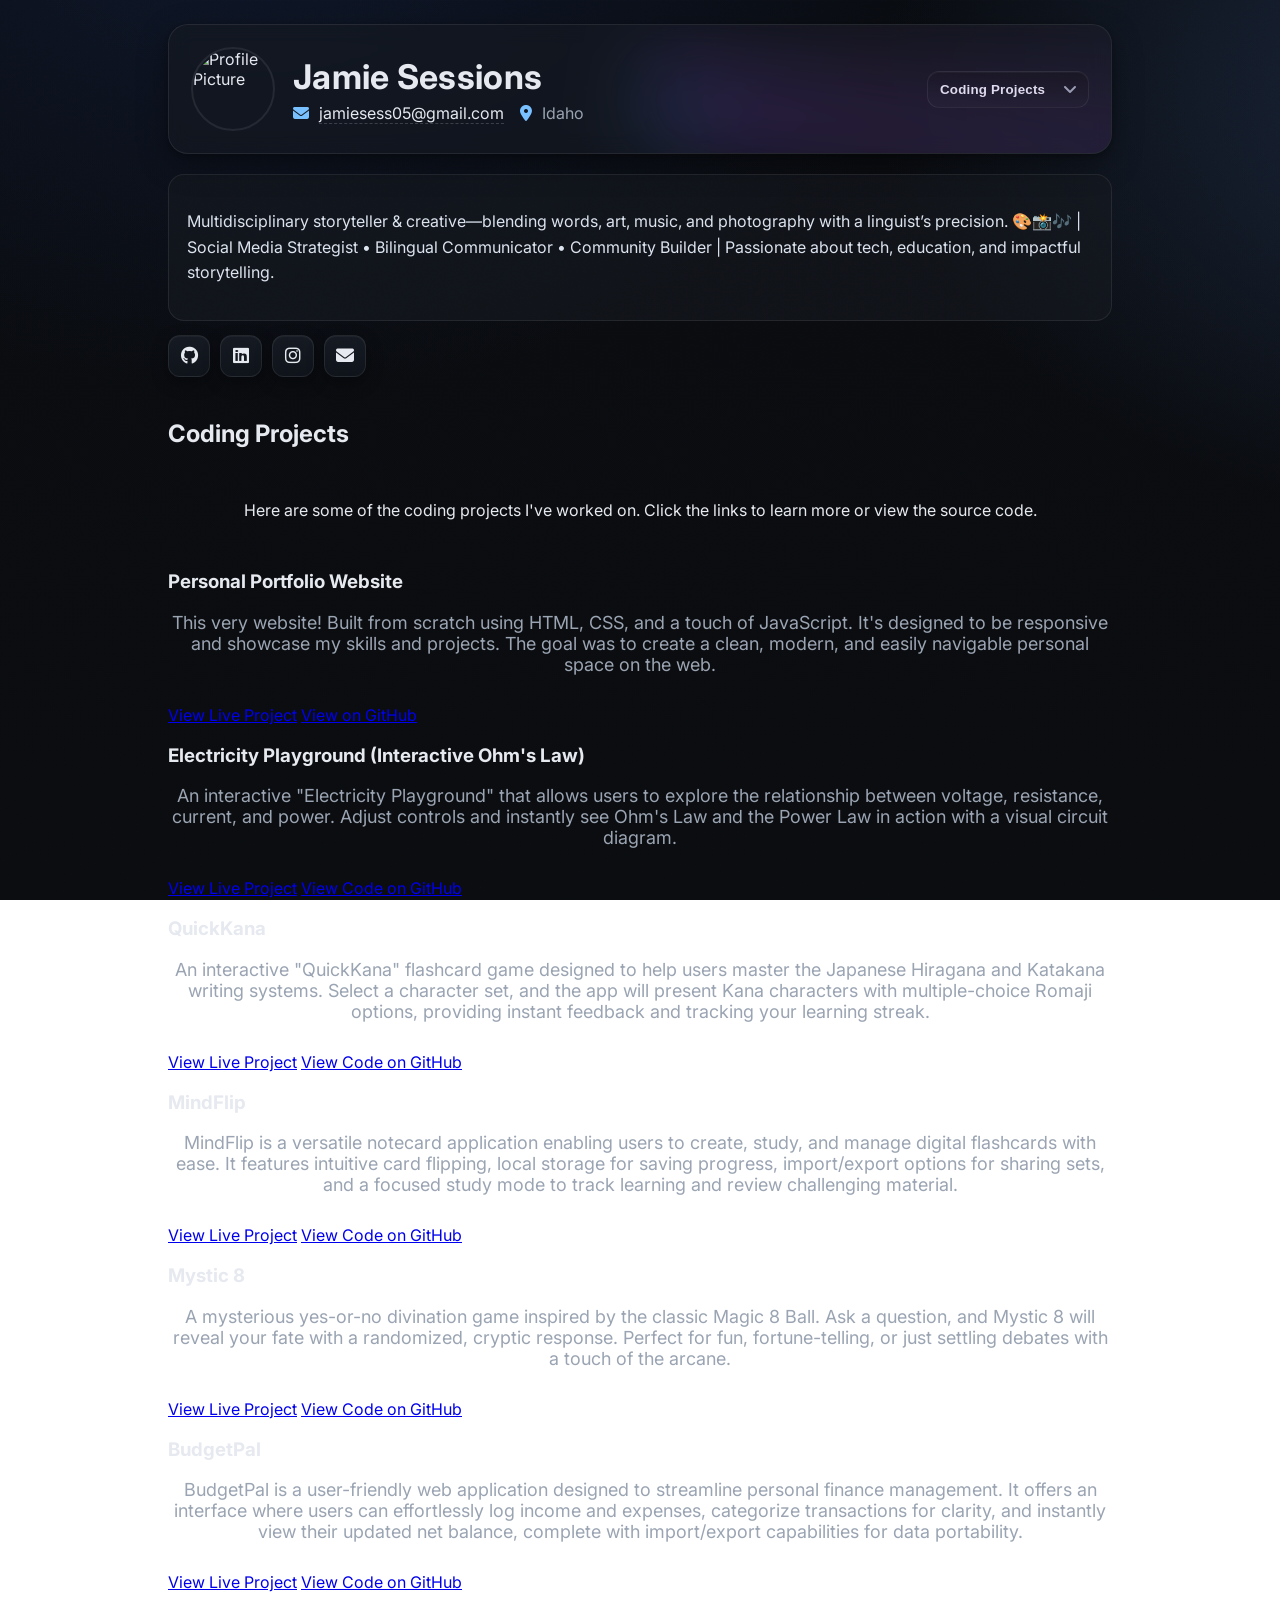
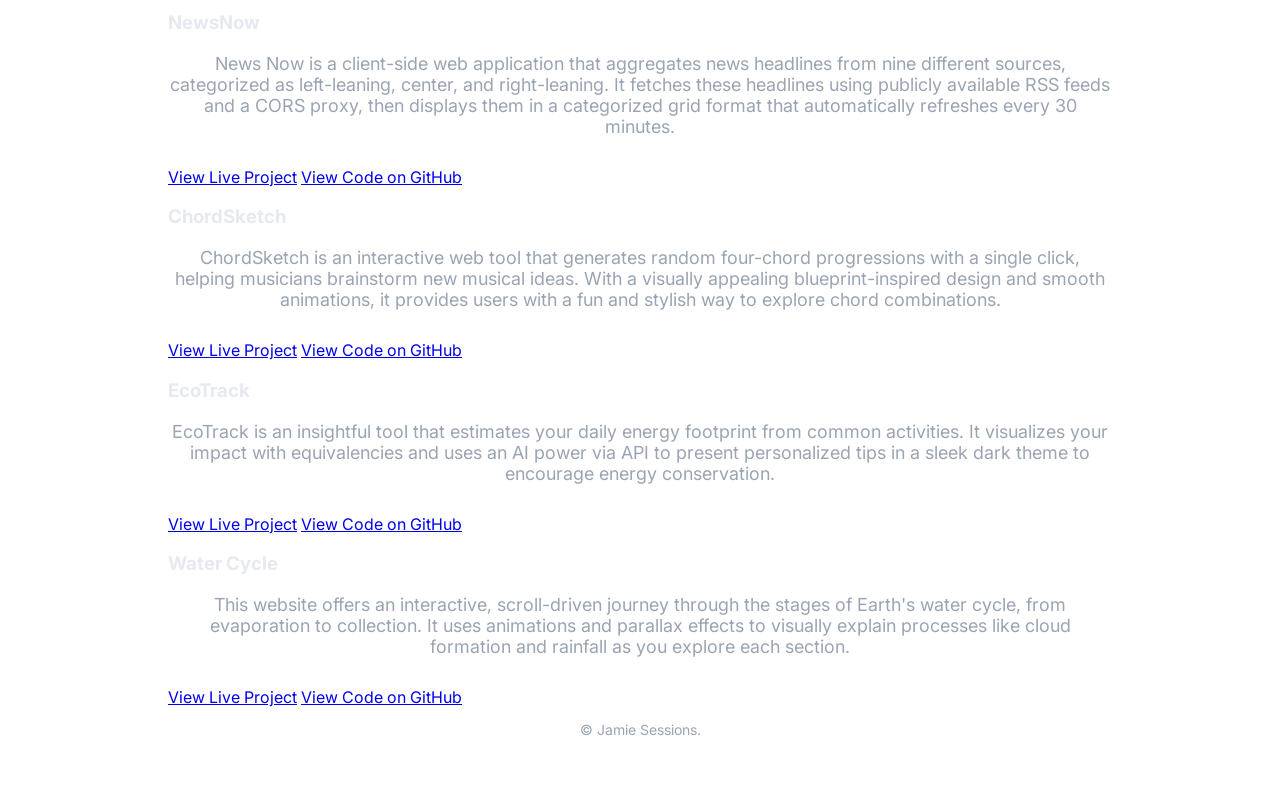
==== commit a647c563: "Update coding.html" ====
--- a/coding.html
+++ b/coding.html
@@ -10,39 +10,36 @@
 </head>
 <body>
     <div class="container">
-        <div class="intro">
-            <header>
-                <img src="https://avatars.githubusercontent.com/u/116468724?v=4" alt="Profile Picture" class="avatar">
-                <div class="header-text">
-                    <h1>Jamie Sessions</h1>
-                    <div class="contact-info">
-                        <div><i class="fas fa-envelope"></i> <a href="mailto:jamiesess05@gmail.com">jamiesess05@gmail.com</a></div>
-                        <div><i class="fas fa-map-marker-alt"></i> Idaho</div>
-                    </div>
+        <header>
+            <img src="https://avatars.githubusercontent.com/u/116468724?v=4" alt="Profile Picture" class="avatar">
+            <div class="header-text">
+                <h1>Jamie Sessions</h1>
+                <div class="contact-info">
+                    <div><i class="fas fa-envelope"></i> <a href="mailto:jamiesess05@gmail.com">jamiesess05@gmail.com</a></div>
+                    <div><i class="fas fa-map-marker-alt"></i> Idaho</div>
                 </div>
-                <div class="dropdown-nav-container header-dropdown">
-                    <label for="section-switcher" class="sr-only">Navigate to:</label>
-                    <select id="section-switcher" class="modern-dropdown">
-                        <option value="index.html">Home</option>
-                        <option value="resume.html">Resume</option>
-                        <option value="photography.html">Photography</option>
-                        <option value="coding.html" selected>Coding Projects</option>
-                    </select>
-                </div>
-            </header>
+            </div>
+            <div class="dropdown-nav-container header-dropdown">
+                <label for="section-switcher" class="sr-only">Navigate to:</label>
+                <select id="section-switcher" class="modern-dropdown">
+                    <option value="index.html">Home</option>
+                    <option value="resume.html">Resume</option>
+                    <option value="photography.html">Photography</option>
+                    <option value="coding.html" selected>Coding Projects</option>
+                </select>
+            </div>
+        </header>
             
-            <section class="bio">
-                <p>Multidisciplinary storyteller & creative—blending words, art, music, and photography with a linguist’s precision. 🎨📸🎶 | Social Media Strategist • Bilingual Communicator • Community Builder | Passionate about tech, education, and impactful storytelling.</p>
-            </section>
+        <section class="bio">
+            <p>Multidisciplinary storyteller & creative—blending words, art, music, and photography with a linguist’s precision. 🎨📸🎶 | Social Media Strategist • Bilingual Communicator • Community Builder | Passionate about tech, education, and impactful storytelling.</p>
+        </section>
             
-            <div class="social-links">
-                <a href="https://github.com/aerojamie" class="social-link" target="_blank"><i class="fab fa-github"></i></a>
-                <a href="https://www.linkedin.com/in/jamie-sessions-15b646281" class="social-link" target="_blank"><i class="fab fa-linkedin"></i></a>
-                <a href="https://instagram.com/cijamie" class="social-link" target="_blank"><i class="fab fa-instagram"></i></a>
-                <a href="mailto:jamiesess05@gmail.com" class="social-link" target="_blank"><i class="fas fa-envelope"></i></a>
-            </div>
+        <div class="social-links">
+            <a href="https://github.com/aerojamie" class="social-link" target="_blank"><i class="fab fa-github"></i></a>
+            <a href="https://www.linkedin.com/in/jamie-sessions-15b646281" class="social-link" target="_blank"><i class="fab fa-linkedin"></i></a>
+            <a href="https://instagram.com/cijamie" class="social-link" target="_blank"><i class="fab fa-instagram"></i></a>
+            <a href="mailto:jamiesess05@gmail.com" class="social-link" target="_blank"><i class="fas fa-envelope"></i></a>
         </div>
-
         <div class="page-content" id="coding-main-content">
             <h2 class="section-title">Coding Projects</h2>
             <p class="text-center mb-3">Here are some of the coding projects I've worked on. Click the links to learn more or view the source code.</p>
@@ -65,7 +62,7 @@
                         An interactive "Electricity Playground" that allows users to explore the relationship between voltage, resistance, current, and power. Adjust controls and instantly see Ohm's Law and the Power Law in action with a visual circuit diagram.
                     </p>
                     <div class="project-links">
-                        <a href="https://aerojamie.github.io/web/InteractiveOhmLaw.html" class="project-link" target="_blank">View Live Project</a>
+                        <a href="web/InteractiveOhmLaw.html" class="project-link" target="_blank">View Live Project</a>
                         <a href="https://github.com/aerojamie/aerojamie.github.io/blob/main/web/InteractiveOhmLaw.html" class="project-link" target="_blank">View Code on GitHub</a>
                     </div>
                 </div>
@@ -76,7 +73,7 @@
                         An interactive "QuickKana" flashcard game designed to help users master the Japanese Hiragana and Katakana writing systems. Select a character set, and the app will present Kana characters with multiple-choice Romaji options, providing instant feedback and tracking your learning streak.
                     </p>
                     <div class="project-links">
-                        <a href="https://aerojamie.github.io/web/QuickKana.html" class="project-link" target="_blank">View Live Project</a>
+                        <a href="web/QuickKana.html" class="project-link" target="_blank">View Live Project</a>
                         <a href="https://github.com/aerojamie/aerojamie.github.io/blob/main/web/QuickKana.html" class="project-link" target="_blank">View Code on GitHub</a>
                     </div>
                 </div>
@@ -87,7 +84,7 @@
                         MindFlip is a versatile notecard application enabling users to create, study, and manage digital flashcards with ease. It features intuitive card flipping, local storage for saving progress, import/export options for sharing sets, and a focused study mode to track learning and review challenging material.
                     </p>
                     <div class="project-links">
-                        <a href="https://aerojamie.github.io/web/MindFlip.html" class="project-link" target="_blank">View Live Project</a>
+                        <a href="web/MindFlip.html" class="project-link" target="_blank">View Live Project</a>
                         <a href="https://github.com/aerojamie/aerojamie.github.io/blob/main/web/MindFlip.html" class="project-link" target="_blank">View Code on GitHub</a>
                     </div>
                 </div>
@@ -98,7 +95,7 @@
                         A mysterious yes-or-no divination game inspired by the classic Magic 8 Ball. Ask a question, and Mystic 8 will reveal your fate with a randomized, cryptic response. Perfect for fun, fortune-telling, or just settling debates with a touch of the arcane.
                     </p>
                     <div class="project-links">
-                        <a href="https://aerojamie.github.io/web/Mystic8.html" class="project-link" target="_blank">View Live Project</a>
+                        <a href="web/Mystic8.html" class="project-link" target="_blank">View Live Project</a>
                         <a href="https://github.com/aerojamie/aerojamie.github.io/blob/main/web/Mystic8.html" class="project-link" target="_blank">View Code on GitHub</a>
                     </div>
                 </div>
@@ -109,7 +106,7 @@
                         BudgetPal is a user-friendly web application designed to streamline personal finance management. It offers an interface where users can effortlessly log income and expenses, categorize transactions for clarity, and instantly view their updated net balance, complete with import/export capabilities for data portability.
                     </p>
                     <div class="project-links">
-                        <a href="https://aerojamie.github.io/web/BudgetPal.html" class="project-link" target="_blank">View Live Project</a>
+                        <a href="web/BudgetPal.html" class="project-link" target="_blank">View Live Project</a>
                         <a href="https://github.com/aerojamie/aerojamie.github.io/blob/main/web/BudgetPal.html" class="project-link" target="_blank">View Code on GitHub</a>
                     </div>
                 </div>
@@ -120,7 +117,7 @@
                         News Now is a client-side web application that aggregates news headlines from nine different sources, categorized as left-leaning, center, and right-leaning. It fetches these headlines using publicly available RSS feeds and a CORS proxy, then displays them in a categorized grid format that automatically refreshes every 30 minutes.
                     </p>
                     <div class="project-links">
-                        <a href="https://aerojamie.github.io/web/NewsNow.html" class="project-link" target="_blank">View Live Project</a>
+                        <a href="web/NewsNow.html" class="project-link" target="_blank">View Live Project</a>
                         <a href="https://github.com/aerojamie/aerojamie.github.io/blob/main/web/NewsNow.html" class="project-link" target="_blank">View Code on GitHub</a>
                     </div>
                 </div>
@@ -131,7 +128,7 @@
                         ChordSketch is an interactive web tool that generates random four-chord progressions with a single click, helping musicians brainstorm new musical ideas. With a visually appealing blueprint-inspired design and smooth animations, it provides users with a fun and stylish way to explore chord combinations.
                     </p>
                     <div class="project-links">
-                        <a href="https://aerojamie.github.io/web/ChordSketch.html" class="project-link" target="_blank">View Live Project</a>
+                        <a href="web/ChordSketch.html" class="project-link" target="_blank">View Live Project</a>
                         <a href="https://github.com/aerojamie/aerojamie.github.io/blob/main/web/ChordSketch.html" class="project-link" target="_blank">View Code on GitHub</a>
                     </div>
                 </div>
@@ -142,7 +139,7 @@
                         EcoTrack is an insightful tool that estimates your daily energy footprint from common activities. It visualizes your impact with equivalencies and uses an AI power via API to present personalized tips in a sleek dark theme to encourage energy conservation.
                     </p>
                     <div class="project-links">
-                        <a href="https://aerojamie.github.io/web/EcoTrack.html" class="project-link" target="_blank">View Live Project</a>
+                        <a href="web/EcoTrack.html" class="project-link" target="_blank">View Live Project</a>
                         <a href="https://github.com/aerojamie/aerojamie.github.io/blob/main/web/EcoTrack.html" class="project-link" target="_blank">View Code on GitHub</a>
                     </div>
                 </div>
@@ -153,14 +150,16 @@
                         This website offers an interactive, scroll-driven journey through the stages of Earth's water cycle, from evaporation to collection. It uses animations and parallax effects to visually explain processes like cloud formation and rainfall as you explore each section.
                     </p>
                     <div class="project-links">
-                        <a href="https://aerojamie.github.io/web/WaterCycle.html" class="project-link" target="_blank">View Live Project</a>
+                        <a href="web/WaterCycle.html" class="project-link" target="_blank">View Live Project</a>
                         <a href="https://github.com/aerojamie/aerojamie.github.io/blob/main/web/WaterCycle.html" class="project-link" target="_blank">View Code on GitHub</a>
                     </div>
                 </div>
                 
             </div>
         </div>
-    </div> 
-    <script src="script.js"></script>
+        <footer class="footer text-center">
+            <p class="text-sm text-sky-300">&copy; <span id="currentYear"></span> Jamie Sessions.</p>
+        </footer>
+    </div> <script src="script.js"></script>
 </body>
 </html>
--- a/styles.css
+++ b/styles.css
@@ -1,553 +1,204 @@
-/* ===== GOOGLE FONTS ===== */
-@import url('https://fonts.googleapis.com/css2?family=Inter:wght@300;400;500;600;700&display=swap');
-
-/* ===== VARIABLES ===== */
 :root {
-    /* Color Palette */
-    --primary: #0A0A0A;         /* Main background - Sleek very dark gray */
-    --secondary: #1A1A1A;       /* Cards, sections - Dark gray */
-    --accent: #FFD700;          /* Primary accent - Nice Gold/Yellow */
-    --accent-rgb: 255, 215, 0;  /* Accent color in RGB for rgba() usage */
-    --accent-hover: #E6C200;    /* Accent hover state - Darker Gold/Yellow */
-    --text: #F0F0F0;            /* Primary text - Light gray/Soft white */
-    --text-light: #B0B0B0;      /* Secondary text - Medium light gray */
-    --text-on-accent: #000000;  /* Text color for on-accent backgrounds - Black for contrast */
-    --border: #2A2A2A;          /* Borders, dividers - Subtle dark gray */
-    
-    /* Shadows */
-    --card-shadow: 0 4px 8px rgba(0, 0, 0, 0.3);      /* Subtle shadow for depth */
-    --button-shadow: 0 3px 6px rgba(0, 0, 0, 0.25);   /* Shadow for buttons */
-    --button-hover-shadow: 0 5px 10px rgba(0, 0, 0, 0.35); /* Shadow for hovered buttons */
-    
-    /* Spacing */
-    --section-spacing: 3rem;
-    --element-spacing: 1.5rem;
-}
-
-/* ===== BASE STYLES ===== */
-* {
-    box-sizing: border-box;
-    margin: 0;
-    padding: 0;
-}
-
-html {
-    scroll-behavior: smooth;
-}
-
+  --bg: #0b0d10;
+  --elev-1: #0f1217;
+  --elev-2: #161a21;
+  --text: #e6e9ef;
+  --muted: #9aa4b2;
+  --brand: #78c0ff;
+  --brand-2: #a78bfa;
+  --accent: #00f5d4;
+  --ring: #2dd4bf;
+  --card-glass: rgba(22, 26, 33, 0.6);
+  --border: rgba(255,255,255,0.08);
+  --shadow: 0 10px 30px rgba(0,0,0,0.35), 0 2px 6px rgba(0,0,0,0.25);
+  --radius-xl: 20px;
+  --radius-lg: 16px;
+  --radius-md: 12px;
+}
+
+* { box-sizing: border-box; }
+html, body { height: 100%; }
 body {
-    font-family: 'Inter', sans-serif;
-    font-weight: 400;
-    font-size: 1rem;
-    line-height: 1.6;
-    color: var(--text);
-    background-color: var(--primary);
-    -webkit-font-smoothing: antialiased;
-    -moz-osx-font-smoothing: grayscale;
-}
-
-/* ===== TYPOGRAPHY ===== */
-h1, h2, h3, h4, h5, h6 {
-    font-family: 'Inter', sans-serif;
-    font-weight: 600;
-    line-height: 1.2;
-    margin-bottom: 1rem;
-    color: var(--text);
-}
-
-h1 {
-    font-size: 2.5rem;
-    margin-bottom: 1.5rem;
-}
-
-h2 { /* Default h2 styling */
-    font-size: 1.8rem;
-    margin-top: var(--section-spacing); 
-}
-
-h3 {
-    font-size: 1.4rem;
-}
-
-p {
-    margin-bottom: 1rem;
-    color: var(--text-light);
-}
-
-a {
-    color: var(--accent);
-    text-decoration: none;
-    transition: color 0.3s ease;
-}
-
-a:hover {
-    color: var(--accent-hover);
-}
-
-/* ===== LAYOUT ===== */
+  margin: 0;
+  font-family: 'Inter', system-ui, -apple-system, Segoe UI, Roboto, Helvetica, Arial, sans-serif;
+  color: var(--text);
+  background: radial-gradient(1200px 800px at 20% -10%, #0f172a 0%, transparent 60%),
+              radial-gradient(1200px 800px at 120% 10%, #1b283f 0%, transparent 55%),
+              linear-gradient(180deg, #0a0c10 0%, #0b0d10 100%);
+  background-attachment: fixed;
+}
+
+body::before {
+  content: '';
+  position: fixed; inset: 0;
+  pointer-events: none;
+  background: url('data:image/svg+xml;utf8,<svg xmlns="http://www.w3.org/2000/svg" width="300" height="300" viewBox="0 0 300 300"><filter id="n"><feTurbulence type="fractalNoise" baseFrequency="0.7" numOctaves="2" stitchTiles="stitch"/></filter><rect width="300" height="300" filter="url(%23n)" opacity="0.04"/></svg>');
+  mix-blend-mode: soft-light;
+}
+
 .container {
-    width: 100%;
-    max-width: 1200px;
-    margin: 0 auto;
-    padding: 2rem;
-}
-
-/* ===== SHARED COMPONENTS (Header, Intro, Bio, Social) ===== */
-.intro {
-    /* Container for header, bio, social links if needed */
-    margin-bottom: var(--section-spacing); /* Add space after the whole intro block */
-}
-
-header { /* Used within .intro - MODIFIED FOR DROPDOWN PLACEMENT */
-    display: flex;
-    align-items: flex-start; /* Align items to the top */
-    gap: 1.5rem; /* Adjusted gap */
-    margin-bottom: var(--element-spacing);
-    flex-wrap: wrap; 
-}
-
-.avatar {
-    width: 150px;
-    height: 150px;
-    border-radius: 50%;
-    object-fit: cover;
-    border: 4px solid var(--accent);
-    box-shadow: var(--card-shadow);
-    transition: transform 0.3s ease;
-    flex-shrink: 0; /* Prevent avatar from shrinking if space is tight */
-}
-
-.avatar:hover {
-    transform: scale(1.05);
-}
-
-.header-text { /* MODIFIED */
-    flex-grow: 1; /* Allows text to take available space, pushing dropdown right */
-    min-width: 250px;
-}
-
-.contact-info {
-    display: flex;
-    flex-wrap: wrap;
-    gap: 1rem; /* Spacing between contact items */
-    row-gap: 0.5rem; /* Spacing for wrapped items */
-    color: var(--text-light);
-    margin: 0.5rem 0;
-    font-size: 0.9rem; /* Slightly smaller contact info */
-}
-.contact-info div {
-    display: flex;
-    align-items: center;
-}
-.contact-info i {
-    margin-right: 0.5em;
-    color: var(--accent); /* Make icons yellow */
-}
-.contact-info a {
-    color: var(--text-light);
-    transition: color 0.3s ease;
-}
-.contact-info a:hover {
-    color: var(--accent);
-}
-
-.bio { /* Used within .intro */
-    background-color: var(--secondary);
-    padding: 1.5rem;
-    border-radius: 10px;
-    margin-top: var(--element-spacing); /* Ensure space if header wraps*/
-    margin-bottom: var(--element-spacing);
-    border-left: 4px solid var(--accent);
-    box-shadow: var(--card-shadow);
-}
-
-.social-links { /* Used within .intro */
-    display: flex;
-    gap: 1.5rem;
-    margin: 2rem 0 0 0; /* Margin top, remove bottom if .intro has margin-bottom */
-    flex-wrap: wrap;
-    justify-content: center;
-}
-
+  max-width: 1000px;
+  margin: 0 auto;
+  padding: 24px clamp(16px, 3vw, 28px) 56px;
+}
+
+header {
+  display: grid;
+  grid-template-columns: auto 1fr auto;
+  gap: 18px;
+  align-items: center;
+  background: var(--card-glass);
+  backdrop-filter: blur(10px) saturate(120%);
+  border: 1px solid var(--border);
+  border-radius: var(--radius-xl);
+  padding: clamp(14px, 3vw, 22px);
+  box-shadow: var(--shadow);
+  position: relative;
+  overflow: hidden;
+}
+
+header::after {
+  content: '';
+  position: absolute; inset: -50% -50% auto -50%; height: 140%;
+  background: conic-gradient(from 200deg, transparent 0 65%, rgba(157, 78, 221, 0.18), rgba(124, 58, 237, 0.24), rgba(56, 189, 248, 0.2), transparent 95%);
+  transform: rotate(8deg);
+  filter: blur(40px);
+  pointer-events: none;
+}
+
+.avatar-wrap { position: relative; width: 84px; height: 84px; }
+.avatar { width: 84px; height: 84px; border-radius: 50%; border: 2px solid rgba(255,255,255,0.08); display:block; }
+.avatar-ring {
+  position: absolute; inset: -4px; border-radius: 9999px;
+  background: conic-gradient(var(--ring), transparent 25%, var(--brand) 50%, transparent 75%, var(--brand-2));
+  filter: blur(6px); opacity: 0.55; animation: spin 10s linear infinite;
+}
+@keyframes spin { to { transform: rotate(360deg); } }
+
+.header-text h1 { margin: 0 0 6px; font-size: clamp(22px, 3.2vw, 34px); letter-spacing: 0.3px; }
+.contact-info { display: flex; flex-wrap: wrap; gap: 10px 16px; color: var(--muted); }
+.contact-info a { color: var(--text); text-decoration: none; border-bottom: 1px dashed rgba(255,255,255,0.18); }
+.contact-info i { margin-right: 6px; color: var(--brand); }
+
+.dropdown-nav-container { position: relative; }
+.modern-dropdown {
+  appearance: none;
+  -webkit-appearance: none;
+  -moz-appearance: none;
+  background: linear-gradient(180deg, var(--elev-1), var(--elev-2));
+  color: var(--text);
+  border: 1px solid var(--border);
+  border-radius: 12px;
+  padding: 10px 42px 10px 12px;
+  font-weight: 600;
+  letter-spacing: 0.2px;
+  box-shadow: inset 0 1px 0 rgba(255,255,255,0.04);
+  cursor: pointer;
+}
+.dropdown-nav-container::after {
+  content: "\f107"; /* chevron-down */
+  font-family: 'Font Awesome 6 Free'; font-weight: 900;
+  position: absolute; right: 12px; top: 50%; transform: translateY(-50%);
+  color: var(--muted); pointer-events: none;
+}
+
+.bio {
+  margin: 20px 0 14px;
+  background: var(--card-glass);
+  border: 1px solid var(--border);
+  border-radius: var(--radius-lg);
+  padding: clamp(14px, 2.2vw, 18px);
+  line-height: 1.6;
+  color: #dbe3ee;
+}
+.bio strong { color: var(--text); }
+
+.social-links {
+  display: flex; gap: 10px; flex-wrap: wrap; align-items: center;
+  margin: 8px 0 22px;
+}
 .social-link {
-    color: var(--text);
-    font-size: 1.8rem;
-    transition: all 0.3s ease;
-}
-
-.social-link:hover {
-    color: var(--accent);
-    transform: scale(1.2);
-}
-
-/* ===== DROPDOWN NAVIGATION (Positioned in Header) ===== */
-.dropdown-nav-container.header-dropdown {
-    margin: 0; /* Reset margin */
-    padding: 0; /* Reset padding */
-    border-bottom: none; /* Remove separator line */
-    margin-left: auto; /* Pushes the dropdown to the right of other flex items */
-    align-self: center; /* Vertically align dropdown with header text content */
-    flex-shrink: 0; /* Prevent dropdown from shrinking */
-}
-
-.modern-dropdown {
-    background-color: var(--secondary);
-    color: var(--text);
-    border: 1px solid var(--border);
-    padding: 0.6rem 1.2rem;
-    border-radius: 20px; 
-    font-family: 'Inter', sans-serif;
-    font-weight: 500;
-    font-size: 0.9rem; /* Slightly smaller for header context */
-    cursor: pointer;
-    -webkit-appearance: none;
-    -moz-appearance: none;
-    appearance: none;
-    background-image: url('data:image/svg+xml;charset=US-ASCII,%3Csvg%20xmlns%3D%22http%3A%2F%2Fwww.w3.org%2F2000%2Fsvg%22%20width%3D%22292.4%22%20height%3D%22292.4%22%3E%3Cpath%20fill%3D%22%23FFD700%22%20d%3D%22M287%2069.4a17.6%2017.6%0A%200%200%200-13-5.4H18.4c-5%200-9.3%201.8-12.9%205.4A17.6%2017.6%200%200%200%200%2082.2c0%205%201.8%209.3%205.4%2012.9l128%20127.9c3.6%203.6%207.8%205.4%2012.8%205.4s9.2-1.8%2012.8-5.4L287%2095c3.5-3.5%205.4-7.8%205.4-12.8%200-5-1.9-9.2-5.5-12.8z%22%2F%3E%3C%2Fsvg%3E');
-    background-repeat: no-repeat;
-    background-position: right 0.75rem center;
-    background-size: 0.65em;
-    padding-right: 2.5rem; /* Make space for the arrow */
-    width: 180px; /* Adjust width as needed, or use min-width: auto */
-    transition: border-color 0.3s ease, box-shadow 0.3s ease;
-}
-
-.modern-dropdown:hover {
-    border-color: var(--accent);
-    box-shadow: 0 0 8px rgba(var(--accent-rgb), 0.3); /* Subtle yellow glow */
-}
-
-.modern-dropdown:focus {
-    outline: none;
-    border-color: var(--accent);
-    box-shadow: 0 0 8px rgba(var(--accent-rgb), 0.5); /* Stronger yellow glow */
-}
-
-/* For accessibility: a visually hidden label */
-.sr-only {
-    position: absolute;
-    width: 1px;
-    height: 1px;
-    padding: 0;
-    margin: -1px;
-    overflow: hidden;
-    clip: rect(0, 0, 0, 0);
-    white-space: nowrap;
-    border: 0;
-}
-
-/* ===== PAGE-SPECIFIC CONTENT WRAPPER ===== */
-.page-content {
-    padding-top: 1.5rem; /* Space below the intro/header block */
-}
-
-/* Section Titles */
-.section-title {
-    color: var(--accent);
-    border-bottom: 2px solid var(--border);
-    padding-bottom: 0.5rem;
-    margin-bottom: 1.5rem; 
-}
-.page-content > .section-title:first-child,
-.page-content > section:first-of-type > .section-title:first-child, /* if content is in <section> tags */
-.page-content > div:first-of-type > .section-title:first-child { /* if content is in <div> tags like two-column */
-    margin-top: 0; 
-}
-
-
-/* ===== RESUME COMPONENTS (Skills, Experience, Education, etc.) ===== */
-.skills {
-    display: flex;
-    flex-wrap: wrap;
-    gap: 0.8rem;
-    margin: 1.5rem 0;
-}
-
-.skill {
-    background-color: var(--secondary);
-    padding: 0.6rem 1.2rem;
-    border-radius: 20px;
-    font-size: 0.9rem;
-    box-shadow: var(--card-shadow);
-    transition: all 0.3s ease;
-    color: var(--text-light);
-}
-
-.skill:hover {
-    background-color: var(--accent);
-    color: var(--text-on-accent);
-    transform: translateY(-2px);
-}
-
-.experience-item,
-.education-item,
-.certificate-item {
-    background-color: var(--secondary);
-    padding: 1.5rem;
-    border-radius: 10px;
-    margin-bottom: var(--element-spacing);
-    box-shadow: var(--card-shadow);
-    transition: transform 0.3s ease, box-shadow 0.3s ease;
-}
-
-.experience-item:hover,
-.education-item:hover,
-.certificate-item:hover {
-    transform: translateY(-5px);
-    box-shadow: 0 6px 12px rgba(0,0,0,0.35), 0 0 15px rgba(var(--accent-rgb), 0.05);
-}
-
-.item-header {
-    display: flex;
-    justify-content: space-between;
-    margin-bottom: 0.5rem;
-    flex-wrap: wrap;
-    gap: 0.5rem;
-}
-
-.item-title {
-    font-weight: 600;
-    color: var(--text);
-}
-
-.item-date {
-    color: var(--text-light);
-    font-size: 0.9rem;
-}
-
-.item-subtitle {
-    color: var(--text-light);
-    margin-bottom: 0.5rem;
-}
-
-.item-description {
-    color: var(--text-light);
-}
-.item-description ul {
-    list-style-position: outside;
-    padding-left: 1.2rem;
-}
-.item-description ul li {
-    margin-bottom: 0.5rem;
-}
-
-.two-column {
-    display: grid;
-    grid-template-columns: 1fr 1fr;
-    gap: 2rem;
-    margin-top: var(--section-spacing);
-    margin-bottom: var(--section-spacing);
-}
-.two-column > div > .section-title:first-child {
-    margin-top: 0;
-}
-
-
-/* ===== PHOTOGRAPHY SECTION STYLING ===== */
-.photography-gallery {
-    display: grid;
-    grid-template-columns: repeat(auto-fill, minmax(280px, 1fr));
-    gap: 1.5rem;
-    padding: 1rem 0;
-}
-
-.photo-item {
-    background-color: var(--secondary);
-    border-radius: 8px;
-    overflow: hidden;
-    box-shadow: var(--card-shadow);
-    transition: transform 0.3s ease, box-shadow 0.3s ease;
-}
-
-.photo-item:hover {
-    transform: translateY(-5px) scale(1.03);
-    box-shadow: 0 8px 16px rgba(0,0,0,0.3), 0 0 15px rgba(var(--accent-rgb),0.1);
-}
-
-.photo-item img {
-    display: block;
-    width: 100%;
-    height: 400px;
-    object-fit: cover;
-    border-bottom: 3px solid var(--accent);
-}
-
-/* ===== CODING PROJECTS SECTION STYLING ===== */
-.projects-grid {
-    display: grid;
-    grid-template-columns: repeat(auto-fill, minmax(300px, 1fr));
-    gap: 1.5rem;
-    padding: 1rem 0;
-}
-
-.project-item {
-    background-color: var(--secondary);
-    padding: 1.5rem;
-    border-radius: 10px;
-    box-shadow: var(--card-shadow);
-    display: flex;
-    flex-direction: column;
-    transition: transform 0.3s ease, box-shadow 0.3s ease;
-    border-left: 4px solid var(--accent);
-}
-
-.project-item:hover {
-    transform: translateY(-5px);
-    box-shadow: 0 8px 16px rgba(0,0,0,0.3), 0 0 15px rgba(var(--accent-rgb),0.1);
-}
-
-.project-thumbnail {
-    width: 100%;
-    height: 180px;
-    object-fit: cover;
-    border-radius: 6px;
-    margin-bottom: 1rem;
-}
-
-.project-item h3 {
-    color: var(--text);
-    margin-top: 0;
-    margin-bottom: 0.75rem;
-    font-size: 1.3rem;
+  --btn-bg: linear-gradient(180deg, #151a22, #0f131a);
+  display: inline-flex; align-items: center; justify-content: center;
+  width: 42px; height: 42px; border-radius: 12px;
+  background: var(--btn-bg);
+  border: 1px solid var(--border);
+  box-shadow: 0 6px 16px rgba(0,0,0,0.35), inset 0 1px 0 rgba(255,255,255,0.04);
+  color: var(--text); text-decoration: none; font-size: 18px;
+  transition: transform .15s ease, box-shadow .2s ease, border-color .2s ease;
+}
+.social-link:hover { transform: translateY(-2px); border-color: rgba(120,192,255,0.6); box-shadow: 0 10px 22px rgba(0,0,0,0.45); }
+
+.page-content { display: grid; gap: 16px; }
+
+.welcome-section {
+  margin-top: 6px;
+  background: var(--card-glass);
+  border: 1px solid var(--border);
+  border-radius: var(--radius-xl);
+  padding: clamp(18px, 3vw, 26px);
+  text-align: center;
+  box-shadow: var(--shadow);
+  position: relative;
+  overflow: hidden;
+}
+
+.welcome-section p:first-child {
+  font-size: clamp(16px, 2.2vw, 18px);
+  margin: 0 0 10px 0;
+}
+
+.tagline {
+  display: inline-block;
+  position: relative;
+  font-weight: 600;
+}
+.tagline::after {
+  content: '';
+  position: absolute; left: 5%; right: 5%; bottom: -4px; height: 2px;
+  background: linear-gradient(90deg, transparent, var(--brand), var(--brand-2), transparent);
+  filter: drop-shadow(0 0 6px rgba(120,192,255,0.8));
+}
+
+.footer {
+  margin-top: 14px;
+  color: var(--muted);
+  font-size: 14px;
+}
+
+@media (max-width: 720px) {
+  header { grid-template-columns: auto 1fr; }
+  .header-dropdown { grid-column: 1 / -1; }
+  .avatar-wrap, .avatar { width: 68px; height: 68px; }
+  .contact-info { gap: 8px 12px; }
+}
+
+:focus-visible { outline: 2px solid var(--brand); outline-offset: 2px; border-radius: 8px; }
+.sr-only { position: absolute !important; width: 1px; height: 1px; padding: 0; margin: -1px; overflow: hidden; clip: rect(0, 0, 0, 0); white-space: nowrap; border: 0; }
+.focus-ring { outline: 2px solid var(--brand-2); outline-offset: 2px; border-radius: 10px; }
+.text-center { text-align: center; }
+
+/* Styles for project pages */
+.project-container {
+  background: var(--card-glass);
+  border: 1px solid var(--border);
+  border-radius: var(--radius-xl);
+  padding: clamp(18px, 3vw, 26px);
+  margin-top: 20px;
+  box-shadow: var(--shadow);
+}
+
+.project-title {
+  font-size: clamp(24px, 4vw, 36px);
+  font-weight: 700;
+  text-align: center;
+  margin-bottom: 20px;
+  color: var(--brand);
 }
 
 .project-description {
-    color: var(--text-light);
-    font-size: 0.95rem;
-    line-height: 1.5;
-    flex-grow: 1;
-    margin-bottom: 1rem;
-}
-
-.project-links {
-    margin-top: auto;
-    display: flex;
-    flex-direction: column;
-    gap: 0.75rem;
-    flex-wrap: wrap;
-}
-
-.project-link {
-    display: inline-block;
-    background-color: var(--accent);
-    color: var(--text-on-accent);
-    padding: 0.5rem 1rem;
-    border-radius: 20px;
-    font-size: 0.9rem;
-    font-weight: 500;
-    text-align: center;
-    transition: background-color 0.3s ease, transform 0.2s ease;
-}
-
-.project-link:hover {
-    background-color: var(--accent-hover);
-    color: var(--text-on-accent);
-    transform: scale(1.05);
-}
-
-/* Optional: General Button Style */
-.modern-button {
-    background-color: var(--accent);
-    color: var(--text-on-accent);
-    border: none;
-    padding: 0.8rem 1.8rem;
-    border-radius: 30px;
-    font-family: 'Inter', sans-serif;
-    font-weight: 500;
-    font-size: 1rem;
-    cursor: pointer;
-    transition: all 0.3s ease;
-    display: inline-block;
-    margin: 1rem 0;
-    box-shadow: var(--button-shadow);
-}
-
-.modern-button:hover {
-    background-color: var(--accent-hover);
-    transform: translateY(-2px);
-    box-shadow: var(--button-hover-shadow), 0 0 10px rgba(var(--accent-rgb), 0.2);
-}
-
-
-/* ===== RESPONSIVE DESIGN ===== */
-@media (max-width: 768px) {
-    .container {
-        padding: 1.5rem;
-    }
-    
-    header { /* Within .intro */
-        flex-direction: column; /* Stack avatar, text, and dropdown */
-        align-items: center; /* Center items when stacked */
-    }
-    
-    .header-text {
-        text-align: center; /* Center h1 and contact info */
-    }
-    .contact-info {
-        justify-content: center; /* Center contact items */
-    }
-
-    .dropdown-nav-container.header-dropdown {
-        margin-left: 0; /* Reset margin for stacking */
-        margin-top: 1.5rem; /* Space above dropdown when stacked */
-        width: 100%; /* Allow container to be full width */
-        display: flex;
-        justify-content: center; /* Center the select element within this container */
-    }
-    .modern-dropdown {
-        width: 90%; /* Or a specific max-width */
-        max-width: 320px; /* Max width for dropdown on smaller screens */
-    }
-
-    .two-column {
-        grid-template-columns: 1fr;
-    }
-    
-    .item-header {
-        flex-direction: column;
-        align-items: flex-start;
-    }
-    .item-header .item-date {
-         align-self: flex-start;
-         margin-top: 0.3rem;
-    }
-}
-
-@media (max-width: 480px) {
-    h1 {
-        font-size: 2rem; /* Slightly smaller h1 on very small screens */
-    }
-    .modern-dropdown { /* Further refinement if needed */
-        font-size: 0.85rem;
-        padding: 0.5rem 1rem;
-        padding-right: 2.2rem; /* Adjust for arrow */
-        width: 100%;
-        max-width: 280px;
-    }
-
-    .projects-grid, .photography-gallery {
-        grid-template-columns: 1fr;
-    }
-
-    .social-links {
-        gap: 1rem; /* Slightly reduce gap for social links */
-    }
-    .social-link {
-        font-size: 1.6rem; /* Slightly smaller social icons */
-    }
-}
-
-/* ===== UTILITIES ===== */
-.text-center {
-    text-align: center;
-}
-
-.mt-1 { margin-top: 0.5rem; }
-.mt-2 { margin-top: 1rem; }
-.mt-3 { margin-top: 1.5rem; }
-.mt-4 { margin-top: 2rem; }
-
-.mb-1 { margin-bottom: 0.5rem; }
-.mb-2 { margin-bottom: 1rem; }
-.mb-3 { margin-bottom: 1.5rem; }
-.mb-4 { margin-bottom: 2rem; }
+  font-size: clamp(16px, 2.2vw, 18px);
+  text-align: center;
+  margin-bottom: 30px;
+  color: var(--muted);
+}
